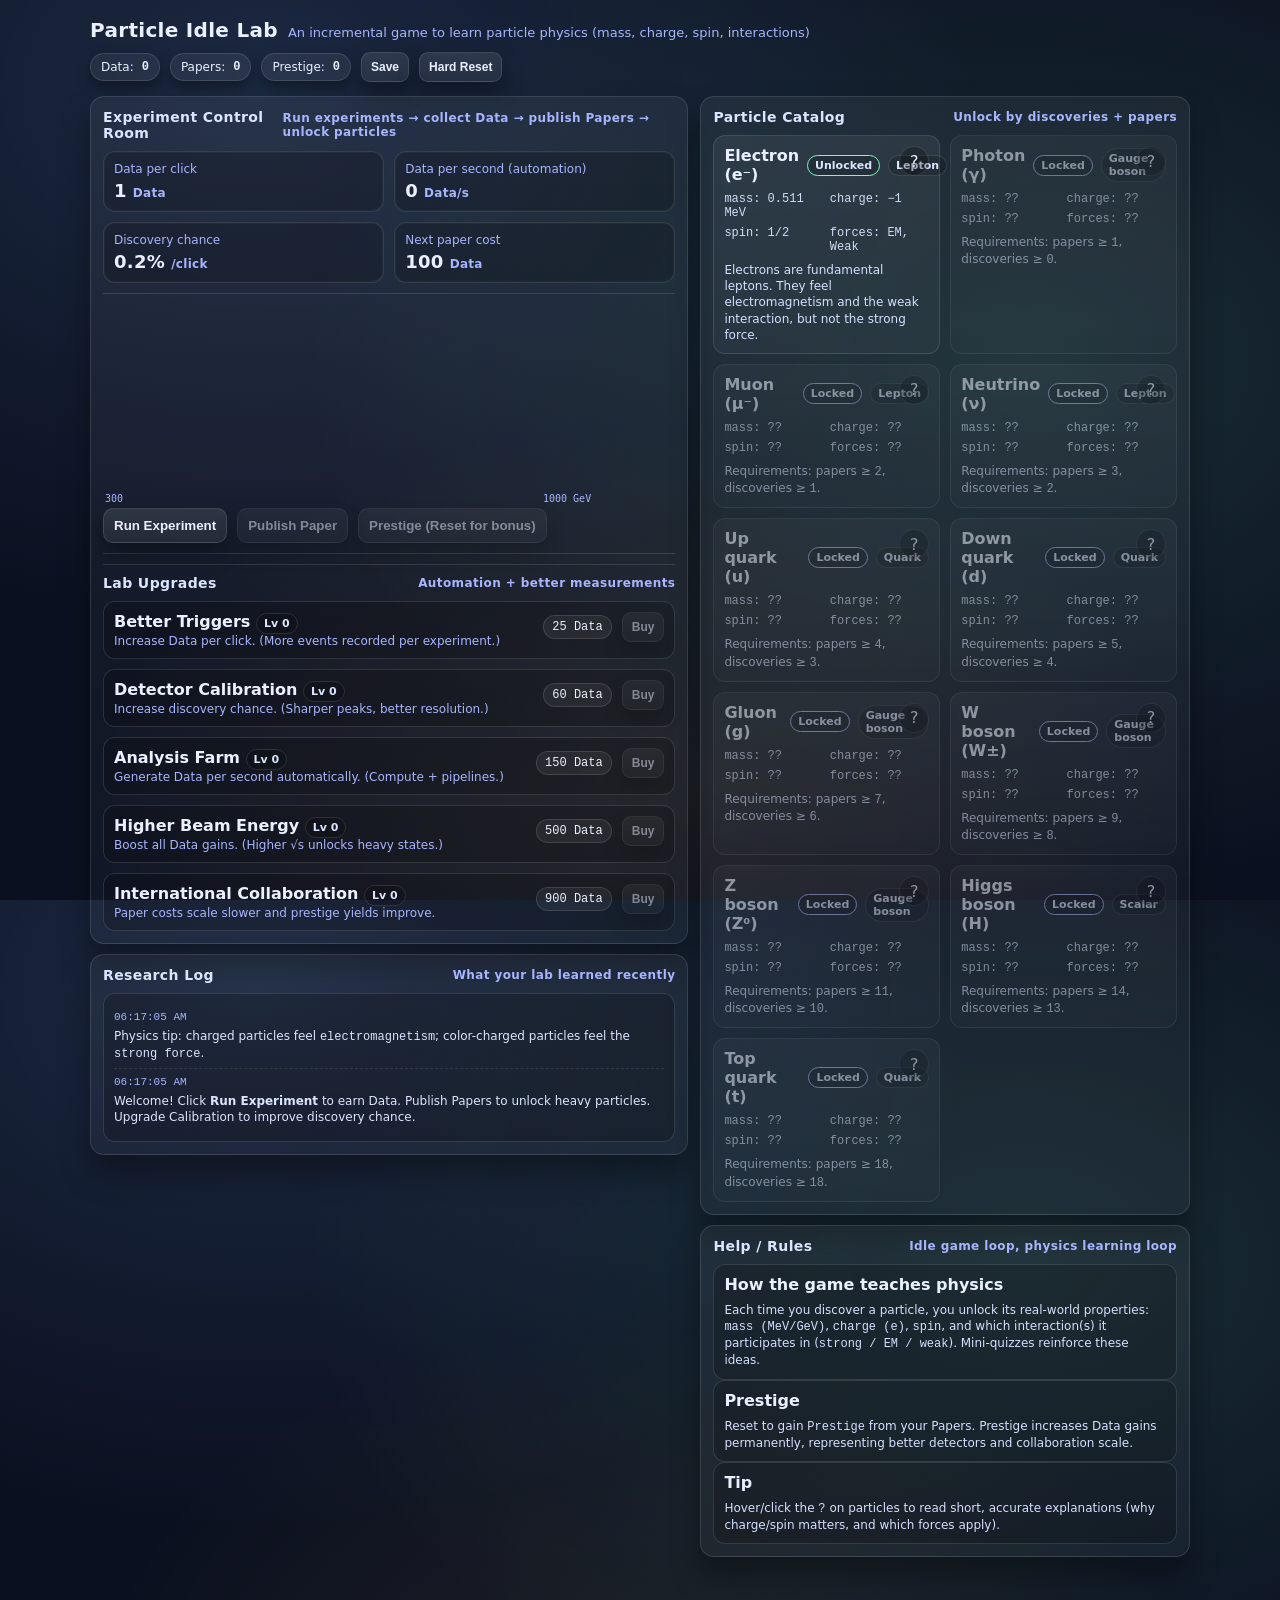
==== index.html @ 373e826a "Add files via upload replace my personal introduction with this emulator page" ====
<!doctype html>
<html lang="en">
<head>
  <meta charset="utf-8" />
  <meta name="viewport" content="width=device-width,initial-scale=1" />
  <title>Particle Idle Lab — Learn Particle Physics</title>
  <style>
    :root {
      --bg: #0b1020;
      --panel: #111a33;
      --panel2: #0f1730;
      --text: #eaf0ff;
      --muted: #a7b5ff;
      --accent: #7cf7c6;
      --accent2: #7cb7ff;
      --danger: #ff6b6b;
      --gold: #ffd36b;
      --border: rgba(255,255,255,.12);
      --shadow: rgba(0,0,0,.35);
      --mono: ui-monospace, SFMono-Regular, Menlo, Monaco, Consolas, "Liberation Mono", "Courier New", monospace;
      --sans: ui-sans-serif, system-ui, -apple-system, Segoe UI, Roboto, Helvetica, Arial, "Apple Color Emoji","Segoe UI Emoji";
    }
    html, body { height: 100%; }
    body {
      margin: 0;
      font-family: var(--sans);
      color: var(--text);
      background:
        radial-gradient(1200px 900px at 20% 10%, rgba(124,183,255,.15), transparent 60%),
        radial-gradient(1200px 900px at 80% 40%, rgba(124,247,198,.12), transparent 60%),
        radial-gradient(1000px 700px at 50% 90%, rgba(255,211,107,.08), transparent 55%),
        var(--bg);
      overflow-x: hidden;
    }
    a { color: var(--accent2); }
    .wrap { max-width: 1100px; margin: 0 auto; padding: 18px 14px 60px; }
    header {
      display: flex; flex-wrap: wrap;
      align-items: center; justify-content: space-between;
      gap: 10px; margin-bottom: 14px;
    }
    .title {
      display: flex; align-items: baseline; gap: 10px; flex-wrap: wrap;
    }
    h1 { margin: 0; font-size: 20px; letter-spacing: .3px; }
    .tagline { color: var(--muted); font-size: 13px; }
    .topbar {
      display: flex; gap: 10px; flex-wrap: wrap; align-items: center;
    }
    .pill {
      background: rgba(255,255,255,.06);
      border: 1px solid var(--border);
      border-radius: 999px;
      padding: 6px 10px;
      font-size: 12px;
      box-shadow: 0 6px 14px var(--shadow);
      display: inline-flex; gap: 8px; align-items: center;
      user-select: none;
    }
    .pill b { font-family: var(--mono); font-weight: 700; }
    .btn {
      border: 1px solid var(--border);
      background: linear-gradient(180deg, rgba(255,255,255,.10), rgba(255,255,255,.06));
      color: var(--text);
      border-radius: 10px;
      padding: 9px 10px;
      cursor: pointer;
      font-weight: 700;
      box-shadow: 0 10px 20px var(--shadow);
      transition: transform .05s ease, border-color .15s ease, background .15s ease;
      user-select: none;
    }
    .btn:hover { border-color: rgba(124,247,198,.5); }
    .btn:active { transform: translateY(1px); }
    .btn[disabled] { opacity: .5; cursor: not-allowed; }
    .btn.small { padding: 7px 9px; border-radius: 9px; font-size: 12px; }
    .btn.danger:hover { border-color: rgba(255,107,107,.6); }
    .grid {
      display: grid;
      grid-template-columns: 1.1fr .9fr;
      gap: 12px;
      align-items: start;
    }
    @media (max-width: 940px) { .grid { grid-template-columns: 1fr; } }

    .panel {
      background: linear-gradient(180deg, rgba(255,255,255,.05), rgba(255,255,255,.03));
      border: 1px solid var(--border);
      border-radius: 14px;
      padding: 12px;
      box-shadow: 0 18px 30px var(--shadow);
    }
    .panel h2 {
      margin: 0 0 10px;
      font-size: 14px;
      letter-spacing: .4px;
      color: #dbe5ff;
      display: flex; align-items: center; justify-content: space-between; gap: 8px;
    }
    .subtle { color: var(--muted); font-size: 12px; }
    .mono { font-family: var(--mono); }
    .row { display: flex; gap: 10px; flex-wrap: wrap; align-items: center; }
    .col { display: flex; flex-direction: column; gap: 10px; }
    .hr { height: 1px; background: var(--border); margin: 10px 0; }

    .big {
      display: grid;
      grid-template-columns: 1fr 1fr;
      gap: 10px;
    }
    @media (max-width: 520px) { .big { grid-template-columns: 1fr; } }
    .stat {
      background: rgba(0,0,0,.20);
      border: 1px solid var(--border);
      border-radius: 12px;
      padding: 10px 10px;
      box-shadow: inset 0 0 0 1px rgba(255,255,255,.03);
    }
    .stat .k { color: var(--muted); font-size: 12px; margin-bottom: 4px; }
    .stat .v { font-size: 18px; font-weight: 900; letter-spacing: .3px; }
    .stat .v .unit { font-weight: 700; font-size: 12px; color: var(--muted); margin-left: 6px; }

    .cards { display: grid; grid-template-columns: 1fr; gap: 10px; }
    .card {
      background: rgba(0,0,0,.18);
      border: 1px solid var(--border);
      border-radius: 12px;
      padding: 10px;
    }
    .cardhead {
      display: flex; align-items: start; justify-content: space-between; gap: 10px;
    }
    .cardtitle { font-weight: 900; }
    .cardmeta { color: var(--muted); font-size: 12px; margin-top: 3px; }
    .carddesc { color: #d5dfff; font-size: 12px; margin-top: 8px; line-height: 1.35; }
    .price {
      font-family: var(--mono);
      font-size: 12px;
      padding: 4px 8px;
      border-radius: 999px;
      border: 1px solid var(--border);
      background: rgba(255,255,255,.06);
      white-space: nowrap;
    }

    .particlegrid {
      display: grid;
      grid-template-columns: repeat(2, minmax(0, 1fr));
      gap: 10px;
    }
    @media (max-width: 560px) { .particlegrid { grid-template-columns: 1fr; } }

    .particle {
      border-radius: 12px;
      border: 1px solid var(--border);
      background: linear-gradient(180deg, rgba(255,255,255,.06), rgba(255,255,255,.03));
      padding: 10px;
      position: relative;
    }
    .particle.locked { opacity: .55; filter: grayscale(.25); }
    .particle .pname { font-weight: 900; display: flex; align-items: center; gap: 8px; }
    .badge {
      font-size: 11px;
      padding: 3px 7px;
      border-radius: 999px;
      border: 1px solid var(--border);
      background: rgba(0,0,0,.18);
      color: #dbe5ff;
    }
    .particle .props {
      margin-top: 8px;
      font-family: var(--mono);
      font-size: 12px;
      color: #dbe5ff;
      display: grid;
      grid-template-columns: 1fr 1fr;
      gap: 6px;
    }
    .particle .props div { opacity: .95; }
    .tooltip {
      position: absolute;
      right: 10px;
      top: 10px;
      width: 28px; height: 28px;
      border-radius: 999px;
      display: grid; place-items: center;
      border: 1px solid var(--border);
      background: rgba(0,0,0,.25);
      cursor: pointer;
      user-select: none;
    }
    .tooltip:hover { border-color: rgba(124,183,255,.6); }
    .modalbg {
      position: fixed; inset: 0;
      background: rgba(0,0,0,.55);
      display: none;
      align-items: center; justify-content: center;
      padding: 18px;
      z-index: 50;
    }
    .modal {
      max-width: 720px;
      width: 100%;
      border-radius: 14px;
      border: 1px solid var(--border);
      background: linear-gradient(180deg, rgba(17,26,51,.98), rgba(15,23,48,.98));
      box-shadow: 0 25px 60px rgba(0,0,0,.55);
      padding: 14px;
    }
    .modal h3 { margin: 0 0 8px; font-size: 15px; }
    .modal p { margin: 0 0 10px; color: #dbe5ff; line-height: 1.45; font-size: 13px; }
    .modal .close { float: right; }
    .toast {
      position: fixed;
      left: 50%;
      bottom: 18px;
      transform: translateX(-50%);
      background: rgba(0,0,0,.6);
      border: 1px solid var(--border);
      color: var(--text);
      padding: 8px 10px;
      border-radius: 999px;
      font-size: 12px;
      display: none;
      z-index: 60;
      max-width: 92vw;
      box-shadow: 0 10px 25px rgba(0,0,0,.35);
    }
    .log {
      max-height: 250px;
      overflow: auto;
      background: rgba(0,0,0,.20);
      border: 1px solid var(--border);
      border-radius: 12px;
      padding: 10px;
      font-size: 12px;
      line-height: 1.35;
      color: #dbe5ff;
    }
    .log .entry { padding: 6px 0; border-bottom: 1px dashed rgba(255,255,255,.10); }
    .log .entry:last-child { border-bottom: 0; }
    .log .t { color: var(--muted); font-family: var(--mono); font-size: 11px; }
    .log .m { margin-top: 3px; }
    .rightActions { display: flex; gap: 8px; flex-wrap: wrap; justify-content: flex-end; }

    .quiz {
      border: 1px solid rgba(255,211,107,.25);
      background: rgba(255,211,107,.08);
      border-radius: 12px;
      padding: 10px;
    }
    .quiz h4 { margin: 0 0 8px; font-size: 13px; }
    .quiz .q { color: #fff2d2; font-size: 13px; margin-bottom: 8px; }
    .quiz .answers { display: flex; gap: 8px; flex-wrap: wrap; }
    .quiz .answers .btn { border-color: rgba(255,211,107,.35); }
  </style>
</head>
<body>
  <div class="wrap">
    <header>
      <div class="title">
        <h1>Particle Idle Lab</h1>
        <div class="tagline">An incremental game to learn particle physics (mass, charge, spin, interactions)</div>
      </div>
      <div class="topbar">
        <div class="pill">Data: <b id="data">0</b></div>
        <div class="pill">Papers: <b id="papers">0</b></div>
        <div class="pill">Prestige: <b id="prestige">0</b></div>
        <button class="btn small" id="btnSave">Save</button>
        <button class="btn small danger" id="btnReset">Hard Reset</button>
      </div>
	  <div id="pageParticle" class="panel" style="display:none; margin-bottom:12px;">
	    <div class="row" style="justify-content:space-between; align-items:center;">
	  	<h2 style="margin:0;">Particle Details</h2>
	  	<button class="btn small" id="btnBack">← Return</button>
	    </div>
	    <div class="hr"></div>
	    <div id="particleDetail"></div>
	  </div>

    </header>

    <div class="grid">
      <!-- LEFT -->
      <div class="col">
        <div class="panel">
          <h2>
            Experiment Control Room
            <span class="subtle">Run experiments → collect Data → publish Papers → unlock particles</span>
          </h2>

          <div class="big">
            <div class="stat">
              <div class="k">Data per click</div>
              <div class="v"><span id="dpc">1</span><span class="unit">Data</span></div>
            </div>
            <div class="stat">
              <div class="k">Data per second (automation)</div>
              <div class="v"><span id="dps">0</span><span class="unit">Data/s</span></div>
            </div>
            <div class="stat">
              <div class="k">Discovery chance</div>
              <div class="v"><span id="discChance">0%</span><span class="unit">/click</span></div>
            </div>
            <div class="stat">
              <div class="k">Next paper cost</div>
              <div class="v"><span id="paperCost">100</span><span class="unit">Data</span></div>
            </div>
          </div>

          <div class="hr"></div>
		  <canvas id="mttCanvas" width="500" height="200"></canvas>

          <div class="row">
            <button class="btn" id="btnExperiment">Run Experiment</button>
            <button class="btn" id="btnPublish">Publish Paper</button>
            <button class="btn" id="btnPrestige">Prestige (Reset for bonus)</button>
          </div>

          <div class="hr"></div>

          <div id="quizBox" class="quiz" style="display:none;">
            <div class="rightActions">
              <button class="btn small" id="btnSkipQuiz">Skip</button>
            </div>
            <h4>Mini-Quiz (earn bonus Data)</h4>
            <div class="q" id="quizQ"></div>
            <div class="answers" id="quizA"></div>
            <div class="subtle" id="quizHint"></div>
          </div>

          <div class="hr"></div>

          <h2>
            Lab Upgrades
            <span class="subtle">Automation + better measurements</span>
          </h2>
          <div class="cards" id="upgradeList"></div>
        </div>

        <div class="panel">
          <h2>
            Research Log
            <span class="subtle">What your lab learned recently</span>
          </h2>
          <div class="log" id="log"></div>
        </div>
      </div>

      <!-- RIGHT -->
      <div class="col">
        <div class="panel">
          <h2>
            Particle Catalog
            <span class="subtle">Unlock by discoveries + papers</span>
          </h2>
          <div class="particlegrid" id="particleGrid"></div>
        </div>

        <div class="panel">
          <h2>
            Help / Rules
            <span class="subtle">Idle game loop, physics learning loop</span>
          </h2>
          <div class="card">
            <div class="cardtitle">How the game teaches physics</div>
            <div class="carddesc">
              Each time you discover a particle, you unlock its real-world properties:
              <span class="mono">mass (MeV/GeV)</span>, <span class="mono">charge (e)</span>, <span class="mono">spin</span>, and which interaction(s) it participates in
              (<span class="mono">strong / EM / weak</span>). Mini-quizzes reinforce these ideas.
            </div>
          </div>
          <div class="card">
            <div class="cardtitle">Prestige</div>
            <div class="carddesc">
              Reset to gain <span class="mono">Prestige</span> from your Papers.
              Prestige increases Data gains permanently, representing better detectors and collaboration scale.
            </div>
          </div>
          <div class="card">
            <div class="cardtitle">Tip</div>
            <div class="carddesc">
              Hover/click the <span class="mono">?</span> on particles to read short, accurate explanations (why charge/spin matters, and which forces apply).
            </div>
          </div>
        </div>
      </div>
    </div>
  </div>

  <!-- MODAL -->
  <div class="modalbg" id="modalBg" role="dialog" aria-modal="true" aria-label="Info dialog">
    <div class="modal">
      <button class="btn small close" id="modalClose">Close</button>
      <h3 id="modalTitle"></h3>
      <div id="modalBody"></div>
      <div class="subtle mono" id="modalFoot"></div>
    </div>
  </div>

  <div class="toast" id="toast"></div>

<script>
(() => {
  // ------------------------------
  // Utilities
  // ------------------------------
  const $ = (id) => document.getElementById(id);
  const clamp = (x, a, b) => Math.max(a, Math.min(b, x));
  const fmt = (n) => {
    if (!isFinite(n)) return "∞";
    const abs = Math.abs(n);
    if (abs < 1e3) return Math.floor(n).toString();
    const units = ["K","M","B","T","Qa","Qi"];
    let u = -1, v = n;
    while (Math.abs(v) >= 1000 && u < units.length - 1) { v /= 1000; u++; }
    return (v.toFixed(v >= 100 ? 0 : v >= 10 ? 1 : 2)) + units[u];
  };
  const now = () => Date.now();
  const rnd = (a,b) => Math.random()*(b-a)+a;
  const pick = (arr) => arr[Math.floor(Math.random()*arr.length)];

  // ------------------------------
  // m_ttbar histogram (global state)
  // ------------------------------
  
  const mttBins = Array(40).fill(0);
  
  function sampleMttbar() {
    // crude physical shape: broad + peak
    let m = 350 + rnd(-100, 400);
    if (Math.random() < 0.2) m += rnd(100, 200);
    return clamp(m, 300, 1000);
  }
  
  function fillMtt() {
    const m = sampleMttbar();
    const bin = Math.floor((m - 300) / 700 * mttBins.length);
    if (mttBins[bin] !== undefined) mttBins[bin]++;
  }
  
  function drawMtt() {
    const c = $("mttCanvas");
    if (!c) return; // safety guard
    const ctx = c.getContext("2d");
    ctx.clearRect(0, 0, c.width, c.height);
  
    const max = Math.max(...mttBins, 1);
    mttBins.forEach((v, i) => {
      const h = (v / max) * c.height;
      ctx.fillStyle = "#7cb7ff";
      ctx.fillRect(
        i * (c.width / mttBins.length),
        c.height - h,
        (c.width / mttBins.length) - 1,
        h
      );
    });
  
    ctx.fillStyle = "#a7b5ff";
	ctx.font = "10px monospace";
	ctx.fillText("300", 2, c.height - 2);
	ctx.fillText("1000 GeV", c.width - 60, c.height - 2);
    
  }

  const JOURNALS = [
    "Physical Review Letters",
    "Physical Review D",
    "Journal of High Energy Physics",
    "European Physical Journal C",
    "Physics Letters B"
  ];
  
  const RARE_EVENTS = [
    {
  	key: "mttbar_excess",
  	title: "Excess observed in mₜₜ̄ spectrum",
  	prob: 0.002,
  	effect: () => {
  	  S.discoveries += 3;
  	  S.data += 500;
  	}
    },
    {
  	key: "precision_top_mass",
  	title: "High-precision top-quark mass measurement",
  	prob: 0.0015,
  	effect: () => {
  	  S.papers += 1;
  	}
    }
  ];

  // ------------------------------
  // Game content: Particles
  // PDG-style summaries (2025, educational precision)
  // ------------------------------
  const PARTICLES = [
    {
      key: "electron", name: "Electron (e⁻)", family: "Lepton",
      unlock: { papers: 0, discoveries: 0 },
  
      props: { mass: "0.511 MeV", charge: "−1", spin: "1/2", forces: "EM, Weak" },
  
      pdg: {
        mass: "0.51099895 ± 0.00000015 MeV",
        width: "stable",
        lifetime: "stable",
        charge: "−1",
        spin: "1/2",
        interactions: "Electromagnetic, Weak",
        pdgRef: "PDG 2025 Summary Tables"
      },
  
      blurb: "Electrons are fundamental leptons. They feel electromagnetism and the weak interaction, but not the strong force.",
      learn: "Leptons carry no color charge → no strong interaction."
    },
  
    {
      key: "photon", name: "Photon (γ)", family: "Gauge boson",
      unlock: { papers: 1, discoveries: 0 },
  
      props: { mass: "0", charge: "0", spin: "1", forces: "EM mediator" },
  
      pdg: {
        mass: "0",
        width: "stable",
        lifetime: "stable",
        charge: "0",
        spin: "1",
        interactions: "Electromagnetic (force carrier)",
        pdgRef: "PDG 2025 Summary Tables"
      },
  
      blurb: "Photons are quanta of the electromagnetic field and mediate interactions between charged particles.",
      learn: "Massless gauge bosons generate long-range forces."
    },
  
    {
      key: "muon", name: "Muon (μ⁻)", family: "Lepton",
      unlock: { papers: 2, discoveries: 1 },
  
      props: { mass: "105.7 MeV", charge: "−1", spin: "1/2", forces: "EM, Weak" },
  
      pdg: {
        mass: "105.6583755 ± 0.0000023 MeV",
        width: "≈ 3×10⁻¹⁹ GeV",
        lifetime: "2.1969811 μs",
        charge: "−1",
        spin: "1/2",
        interactions: "Electromagnetic, Weak",
        pdgRef: "PDG 2025 Summary Tables"
      },
  
      blurb: "Muons are heavier cousins of electrons, produced in cosmic rays and collider interactions.",
      learn: "Same quantum numbers → same interactions, but heavier mass changes decay behavior."
    },
  
    {
      key: "neutrino", name: "Neutrino (ν)", family: "Lepton",
      unlock: { papers: 3, discoveries: 2 },
  
      props: { mass: "≪ 1 eV", charge: "0", spin: "1/2", forces: "Weak" },
  
      pdg: {
        mass: "< 1 eV (upper limits)",
        width: "≈ 0",
        lifetime: "≫ age of universe",
        charge: "0",
        spin: "1/2",
        interactions: "Weak",
        pdgRef: "PDG 2025 Summary Tables"
      },
  
      blurb: "Neutrinos interact only via the weak force, making them extremely difficult to detect.",
      learn: "Neutral + colorless → only weak interaction remains."
    },
  
    {
      key: "up", name: "Up quark (u)", family: "Quark",
      unlock: { papers: 4, discoveries: 3 },
  
      props: { mass: "~2.2 MeV", charge: "+2/3", spin: "1/2", forces: "Strong, EM, Weak" },
  
      pdg: {
        mass: "2.16 ± 0.49 MeV",
        width: "confined",
        lifetime: "confined",
        charge: "+2/3",
        spin: "1/2",
        interactions: "Strong, Electromagnetic, Weak",
        pdgRef: "PDG 2025 Summary Tables"
      },
  
      blurb: "Up quarks are constituents of protons and neutrons and carry color charge.",
      learn: "Color charge → confinement inside hadrons."
    },
  
    {
      key: "down", name: "Down quark (d)", family: "Quark",
      unlock: { papers: 5, discoveries: 4 },
  
      props: { mass: "~4.7 MeV", charge: "−1/3", spin: "1/2", forces: "Strong, EM, Weak" },
  
      pdg: {
        mass: "4.67 ± 0.48 MeV",
        width: "confined",
        lifetime: "confined",
        charge: "−1/3",
        spin: "1/2",
        interactions: "Strong, Electromagnetic, Weak",
        pdgRef: "PDG 2025 Summary Tables"
      },
  
      blurb: "Down quarks partner with up quarks to form nucleons.",
      learn: "Quarks are never observed free at low energies."
    },
  
    {
      key: "gluon", name: "Gluon (g)", family: "Gauge boson",
      unlock: { papers: 7, discoveries: 6 },
  
      props: { mass: "0", charge: "0", spin: "1", forces: "Strong mediator" },
  
      pdg: {
        mass: "0",
        width: "confined",
        lifetime: "confined",
        charge: "0",
        spin: "1",
        interactions: "Strong (self-interacting)",
        pdgRef: "PDG 2025 Summary Tables"
      },
  
      blurb: "Gluons mediate the strong force and carry color charge themselves.",
      learn: "Non-Abelian gauge theory → self-interactions."
    },
  
    {
      key: "w", name: "W boson (W±)", family: "Gauge boson",
      unlock: { papers: 9, discoveries: 8 },
  
      props: { mass: "80.4 GeV", charge: "±1", spin: "1", forces: "Weak mediator" },
  
      pdg: {
        mass: "80.377 ± 0.012 GeV",
        width: "2.085 GeV",
        lifetime: "≈ 3×10⁻²⁵ s",
        charge: "±1",
        spin: "1",
        interactions: "Weak (charged current)",
        pdgRef: "PDG 2025 Summary Tables"
      },
  
      blurb: "W bosons mediate charged weak interactions such as beta decay.",
      learn: "Massive mediators → short-range forces."
    },
  
    {
      key: "z", name: "Z boson (Z⁰)", family: "Gauge boson",
      unlock: { papers: 11, discoveries: 10 },
  
      props: { mass: "91.2 GeV", charge: "0", spin: "1", forces: "Weak mediator" },
  
      pdg: {
        mass: "91.1876 ± 0.0021 GeV",
        width: "2.4952 GeV",
        lifetime: "≈ 3×10⁻²⁵ s",
        charge: "0",
        spin: "1",
        interactions: "Weak (neutral current)",
        pdgRef: "PDG 2025 Summary Tables"
      },
  
      blurb: "Z bosons mediate neutral weak interactions and were discovered via resonance peaks.",
      learn: "Precision measurements test the Standard Model."
    },
  
    {
      key: "higgs", name: "Higgs boson (H)", family: "Scalar",
      unlock: { papers: 14, discoveries: 13 },
  
      props: { mass: "125.25 GeV", charge: "0", spin: "0", forces: "Mass coupling" },
  
      pdg: {
        mass: "125.25 ± 0.17 GeV",
        width: "≈ 4.1 MeV",
        lifetime: "≈ 1.6×10⁻²² s",
        charge: "0",
        spin: "0",
        interactions: "Yukawa / Electroweak symmetry breaking",
        pdgRef: "PDG 2025 Summary Tables"
      },
  
      blurb: "The Higgs boson is an excitation of the Higgs field responsible for mass generation.",
      learn: "Scalar field → spontaneous symmetry breaking."
    },
  
    {
      key: "top", name: "Top quark (t)", family: "Quark",
      unlock: { papers: 18, discoveries: 18 },
  
      props: { mass: "172.7 GeV", charge: "+2/3", spin: "1/2", forces: "Strong, EM, Weak" },
  
      pdg: {
        mass: "172.76 ± 0.30 GeV",
        width: "1.41 GeV",
        lifetime: "≈ 5×10⁻²⁵ s",
        charge: "+2/3",
        spin: "1/2",
        interactions: "Strong, Electromagnetic, Weak",
        pdgRef: "PDG 2025 Summary Tables"
      },
  
      blurb: "The top quark is the heaviest known quark and decays before hadronizing.",
      learn: "Short lifetime preserves spin information."
    }
  ];


  // ------------------------------
  // Upgrades
  // ------------------------------
  const UPGRADES = [
    {
      key:"better_triggers",
      name:"Better Triggers",
      desc:"Increase Data per click. (More events recorded per experiment.)",
      baseCost: 25,
      growth: 1.18,
      type:"dpc",
      effectPerLevel: 1,
      max: 200
    },
    {
      key:"detector_calibration",
      name:"Detector Calibration",
      desc:"Increase discovery chance. (Sharper peaks, better resolution.)",
      baseCost: 60,
      growth: 1.22,
      type:"disc",
      effectPerLevel: 0.004, // +0.4% per level
      max: 100
    },
    {
      key:"analysis_farm",
      name:"Analysis Farm",
      desc:"Generate Data per second automatically. (Compute + pipelines.)",
      baseCost: 150,
      growth: 1.25,
      type:"dps",
      effectPerLevel: 1.0, // +1 Data/s per level
      max: 200
    },
    {
      key:"accelerator_energy",
      name:"Higher Beam Energy",
      desc:"Boost all Data gains. (Higher √s unlocks heavy states.)",
      baseCost: 500,
      growth: 1.35,
      type:"mult",
      effectPerLevel: 0.08, // +8% multiplier per level
      max: 60
    },
    {
      key:"collaboration",
      name:"International Collaboration",
      desc:"Paper costs scale slower and prestige yields improve.",
      baseCost: 900,
      growth: 1.33,
      type:"collab",
      effectPerLevel: 0.03,
      max: 80
    },
  ];

  // ------------------------------
  // Quiz bank
  // ------------------------------
  const QUIZZES = [
    {
      q:"Which interaction does a neutrino primarily experience?",
      a:["Strong","Electromagnetic","Weak","None"],
      correct:2,
      hint:"Neutrinos are neutral and colorless."
    },
    {
      q:"Which particle carries color charge and feels the strong force?",
      a:["Electron","Up quark","Photon","Neutrino"],
      correct:1,
      hint:"Quarks have color charge."
    },
    {
      q:"What is the spin of the photon?",
      a:["0","1/2","1","2"],
      correct:2,
      hint:"It’s a gauge boson of electromagnetism."
    },
    {
      q:"Which boson mediates the strong interaction?",
      a:["Gluon","Z boson","Photon","Higgs"],
      correct:0,
      hint:"It binds quarks inside hadrons."
    },
    {
      q:"Why is the weak force short-range compared to electromagnetism?",
      a:["It has fewer particles","Its bosons are massive","It is weaker","It violates parity"],
      correct:1,
      hint:"Range ~ 1/mass of mediator (roughly)."
    }
  ];

  // ------------------------------
  // Game state
  // ------------------------------
  const DEFAULT = () => ({
    data: 0,
    papers: 0,
    prestige: 0,
    discoveries: 0,
    unlocked: { electron: true }, // start with electron visible/unlocked
    upgrades: Object.fromEntries(UPGRADES.map(u => [u.key, 0])),
    lastTick: now(),
    log: [],
    quiz: null,     // active quiz object
    quizCooldown: 0,  // clicks until next quiz can appear
	notes: []
  });

  let S = load() ?? DEFAULT();
  if (S.notes?.length) {
    for (const n of S.notes) {
      pushLog(`📄 ${n.title} (${n.journal})`);
    }
  }

  // ------------------------------
  // Derived stats
  // ------------------------------
  function multFromPrestige() {
    // Each prestige adds +5% baseline
    return 1 + 0.05 * S.prestige;
  }
  function level(k) { return S.upgrades[k] || 0; }

  function globalMult() {
    const beam = 1 + 0.08 * level("accelerator_energy");
    return multFromPrestige() * beam;
  }

  function dataPerClick() {
    const base = 1 + level("better_triggers") * 1;
    return base * globalMult();
  }

  function dataPerSecond() {
    const farm = level("analysis_farm") * 1.0;
    return farm * globalMult();
  }

  function discoveryChancePerClick() {
    // base 0.2% + calibration improvements + papers synergy
    const base = 0.002;
    const cal = level("detector_calibration") * 0.004;
    const paperBoost = Math.min(0.0015 * Math.sqrt(S.papers), 0.02); // up to +2%
    return clamp(base + cal + paperBoost, 0, 0.20); // cap at 20%/click
  }

  function paperCost() {
    // Base grows with papers; collaboration reduces growth slightly
    const c = level("collaboration") * 0.03; // up to 2.4 at lvl 80 but we'll clamp effect
    const slow = clamp(1 - 0.25 * c, 0.55, 1.0); // reduce scaling up to 45%
    const base = 100;
    const growth = 1.35 * slow;
    return Math.floor(base * Math.pow(growth, S.papers));
  }

  function prestigeGainIfReset() {
    // Gain ~ sqrt(papers) * (1 + collaboration effect)
    const c = 1 + 0.03 * level("collaboration");
    const g = Math.floor(Math.sqrt(S.papers) * c);
    return Math.max(0, g);
  }
  
  function triggerRareEvent(evt) {
    const journal = pick(JOURNALS);
    evt.effect();
  
    const note = {
      time: new Date().toISOString(),
      title: evt.title,
      journal,
      text: ""
    };
  
    S.notes.push(note);
  
    showModal(
      "Rare Event!",
      `${evt.title}\n\nPaper submitted to: ${journal}\n\nWrite your analysis note below.`,
      ""
    );
  
    const textarea = document.createElement("textarea");
    textarea.style.width = "100%";
    textarea.style.height = "120px";
    textarea.placeholder = "Describe the observation, uncertainties, interpretation…";
  
    $("modalBody").appendChild(textarea);
  
    const saveBtn = document.createElement("button");
    saveBtn.className = "btn small";
    saveBtn.textContent = "Save Note";
    saveBtn.onclick = () => {
      note.text = textarea.value;
      hideModal();
      pushLog(`📄 ${evt.title} (${journal})`);
      save();
    };
  
    $("modalBody").appendChild(saveBtn);
  }
  

  // ------------------------------
  // UI builders
  // ------------------------------
  function renderUpgrades() {
    const box = $("upgradeList");
    box.innerHTML = "";
    for (const u of UPGRADES) {
      const lvl = level(u.key);
      const cost = Math.floor(u.baseCost * Math.pow(u.growth, lvl));
      const can = S.data >= cost && lvl < u.max;

      const el = document.createElement("div");
      el.className = "card";
      el.innerHTML = `
        <div class="cardhead">
          <div>
            <div class="cardtitle">${u.name} <span class="badge">Lv ${lvl}</span></div>
            <div class="cardmeta">${u.desc}</div>
          </div>
          <div class="row" style="justify-content:flex-end;">
            <div class="price">${fmt(cost)} Data</div>
            <button class="btn small" ${can ? "" : "disabled"}>${lvl>=u.max ? "Maxed" : "Buy"}</button>
          </div>
        </div>
      `;
      const btn = el.querySelector("button");
      btn.addEventListener("click", () => {
        buyUpgrade(u.key);
      });
      box.appendChild(el);
    }
  }

  function renderParticles() {
    const grid = $("particleGrid");
    grid.innerHTML = "";
    for (const p of PARTICLES) {
      const unlocked = !!S.unlocked[p.key];
      const meets = (S.papers >= p.unlock.papers) && (S.discoveries >= p.unlock.discoveries);

      const el = document.createElement("div");
      el.className = "particle" + (unlocked ? "" : " locked");

      const status = unlocked ? "Unlocked" : (meets ? "Ready to discover" : "Locked");
      const badgeColor = unlocked ? "var(--accent)" : (meets ? "var(--gold)" : "var(--muted)");

      el.innerHTML = `
        <div class="tooltip" title="More info">?</div>
        <div class="pname">
          ${p.name}
          <span class="badge" style="border-color:${badgeColor};">${status}</span>
          <span class="badge">${p.family}</span>
        </div>
        <div class="props">
          <div>mass: ${unlocked ? p.props.mass : "??"}</div>
          <div>charge: ${unlocked ? p.props.charge : "??"}</div>
          <div>spin: ${unlocked ? p.props.spin : "??"}</div>
          <div>forces: ${unlocked ? p.props.forces : "??"}</div>
        </div>
        <div class="carddesc" style="margin-top:8px;">
          ${unlocked ? p.blurb : `Requirements: papers ≥ <span class="mono">${p.unlock.papers}</span>,
          discoveries ≥ <span class="mono">${p.unlock.discoveries}</span>.`}
        </div>
      `;

	  if (unlocked) {
	    el.style.cursor = "pointer";
	    el.addEventListener("click", (e) => {
	  	// don't hijack clicks on the tooltip "?"
	  	if (e.target && e.target.classList.contains("tooltip")) return;
			showParticlePage(p);
	    });
	  }

      el.querySelector(".tooltip").addEventListener("click", () => {
        showModal(
          p.name,
          unlocked
            ? `${p.blurb}\n\nWhat to learn: ${p.learn}`
            : `This entry is locked.\n\nTo unlock: papers ≥ ${p.unlock.papers}, discoveries ≥ ${p.unlock.discoveries}.\n\nTip: improve discovery chance with Detector Calibration. Publish Papers to unlock heavier particles.`,
          unlocked ? `Properties: mass=${p.props.mass}, charge=${p.props.charge}, spin=${p.props.spin}, forces=${p.props.forces}` : ""
        );
      });

      grid.appendChild(el);
    }
  }

  function showParticlePage(p) {
    // hide main grid, show particle page
    $("pageParticle").style.display = "block";
    document.querySelector(".grid").style.display = "none";
  
    const box = $("particleDetail");
    box.innerHTML = `
      <div class="card">
        <div class="cardtitle">${p.name}</div>
        <div class="cardmeta">${p.family}</div>
        <div class="hr"></div>
  
        <div class="carddesc"><b>Blurb:</b> ${p.blurb}</div>
        <div class="carddesc"><b>What to learn:</b> ${p.learn}</div>
  
        <div class="hr"></div>
  
        <div class="cardtitle">PDG-style properties (PDG 2025)</div>
        <div class="carddesc mono" style="line-height:1.6;">
          mass: ${p.pdg?.mass ?? "N/A"}<br/>
          width: ${p.pdg?.width ?? "N/A"}<br/>
          lifetime: ${p.pdg?.lifetime ?? "N/A"}<br/>
          charge: ${p.pdg?.charge ?? "N/A"}<br/>
          spin: ${p.pdg?.spin ?? "N/A"}<br/>
          interactions: ${p.pdg?.interactions ?? "N/A"}<br/>
          reference: ${p.pdg?.pdgRef ?? "N/A"}<br/>
        </div>
      </div>
    `;
  
    // update hash for simple navigation
    location.hash = `particle=${encodeURIComponent(p.key)}`;
  }
  
  function backToIndex() {
    $("pageParticle").style.display = "none";
    document.querySelector(".grid").style.display = "";
    $("particleDetail").innerHTML = "";
    location.hash = "";
  }
  
  $("btnBack").addEventListener("click", backToIndex);
  
  // If user refreshes on a particle hash
  window.addEventListener("hashchange", () => {
    const m = location.hash.match(/^#particle=(.*)$/);
    if (!m) return backToIndex();
    const key = decodeURIComponent(m[1]);
    const p = PARTICLES.find(x => x.key === key);
    if (!p) return backToIndex();
	if (!S.unlocked?.[p.key]) {
	  toast("Particle not unlocked yet");
	  return backToIndex();
	}
	showParticlePage(p);

  });

  function renderStats() {
    $("data").textContent = fmt(S.data);
    $("papers").textContent = fmt(S.papers);
    $("prestige").textContent = fmt(S.prestige);

    $("dpc").textContent = fmt(dataPerClick());
    $("dps").textContent = fmt(dataPerSecond());
    $("discChance").textContent = (discoveryChancePerClick() * 100).toFixed(1) + "%";
    $("paperCost").textContent = fmt(paperCost());

    // Buttons
    $("btnPublish").disabled = S.data < paperCost();
    const pg = prestigeGainIfReset();
    $("btnPrestige").disabled = pg <= 0 || S.papers < 5;
    $("btnPrestige").textContent = pg > 0 ? `Prestige (gain +${pg})` : "Prestige (Reset for bonus)";
  }

  function pushLog(msg) {
    const t = new Date().toLocaleTimeString([], {hour:"2-digit", minute:"2-digit", second:"2-digit"});
    S.log.unshift({t, msg});
    if (S.log.length > 80) S.log.length = 80;
    renderLog();
  }

  function renderLog() {
    const box = $("log");
    box.innerHTML = S.log.map(e => `
      <div class="entry"><div class="t">${e.t}</div><div class="m">${e.msg}</div></div>
    `).join("");
  }

  function toast(msg) {
    const el = $("toast");
    el.textContent = msg;
    el.style.display = "block";
    clearTimeout(toast._t);
    toast._t = setTimeout(() => { el.style.display = "none"; }, 1700);
  }

  // ------------------------------
  // Modal
  // ------------------------------
  function showModal(title, body, foot="") {
    $("modalTitle").textContent = title;
    const mb = $("modalBody");
    mb.innerHTML = "";
    const pre = document.createElement("pre");
    pre.style.whiteSpace = "pre-wrap";
    pre.style.margin = "0 0 10px";
    pre.style.color = "#dbe5ff";
    pre.textContent = body;
    mb.appendChild(pre);
  
    $("modalFoot").textContent = foot;
    $("modalBg").style.display = "flex";
  }

  function hideModal() { $("modalBg").style.display = "none"; }

  $("modalClose").addEventListener("click", hideModal);
  $("modalBg").addEventListener("click", (e) => { if (e.target === $("modalBg")) hideModal(); });

  // ------------------------------
  // Core actions
  // ------------------------------
  function tick(dtSec) {
    // passive Data
    const add = dataPerSecond() * dtSec;
    if (add > 0) S.data += add;
  }

  function runExperiment() {
    const gain = dataPerClick();
    S.data += gain;

	fillMtt();
	drawMtt();

    // quiz spawn logic
    if (!S.quiz && S.quizCooldown <= 0) {
      // chance grows slowly with papers
      const qChance = clamp(0.03 + 0.002 * Math.sqrt(S.papers), 0.03, 0.12);
      if (Math.random() < qChance) {
        spawnQuiz();
      } else {
        S.quizCooldown = 8; // avoid checking every click
      }
    } else if (S.quizCooldown > 0) {
      S.quizCooldown--;
    }

    // discovery attempt
    const pDisc = discoveryChancePerClick();
    if (Math.random() < pDisc) {
      discoverSomething();
    }
	
	const roll = Math.random();
	let acc = 0;
	for (const evt of RARE_EVENTS) {
		acc += evt.prob;
		if (roll < acc) {
			triggerRareEvent(evt);
			break;
		}
	}

    renderStats();
    renderUpgrades();
  }

  function discoverSomething() {
    // find discoverable particles not yet unlocked, whose reqs are met
    const candidates = PARTICLES.filter(p =>
      !S.unlocked[p.key] &&
      (S.papers >= p.unlock.papers) &&
      (S.discoveries >= p.unlock.discoveries)
    );

    // if none, still award "measurement insight"
    if (candidates.length === 0) {
      S.discoveries += 1;
      const bonus = 10 * globalMult();
      S.data += bonus;
      pushLog(`You improved your measurements (+${fmt(bonus)} Data) and gained a discovery insight. Total discoveries: <span class="mono">${S.discoveries}</span>.`);
      toast("Measurement improved!");
      renderParticles();
      return;
    }

    // weighted: prefer lighter first
    const p = candidates[0];
    S.unlocked[p.key] = true;
    S.discoveries += 1;

    pushLog(`Discovery! You unlocked <b>${p.name}</b>. Learn: <span class="mono">${p.props.charge}</span> charge, spin <span class="mono">${p.props.spin}</span>, forces: <span class="mono">${p.props.forces}</span>.`);
    toast(`Unlocked: ${p.name}`);
    renderParticles();
  }

  function publishPaper() {
    const cost = paperCost();
    if (S.data < cost) return;
    S.data -= cost;
    S.papers += 1;

    // publishing gives a little “institutional” bonus
    const bonus = Math.floor((15 + 2*S.papers) * globalMult());
    S.data += bonus;

    pushLog(`Paper published! (+1 Paper). Peer recognition awarded +${fmt(bonus)} Data.`);
    toast("Paper published");
    renderStats();
    renderParticles();
    renderUpgrades();
  }

  function buyUpgrade(key) {
    const u = UPGRADES.find(x => x.key === key);
    if (!u) return;
    const lvl = level(key);
    if (lvl >= u.max) return;
    const cost = Math.floor(u.baseCost * Math.pow(u.growth, lvl));
    if (S.data < cost) return;

    S.data -= cost;
    S.upgrades[key] = lvl + 1;

    // some upgrades influence “meta”
    if (key === "collaboration") {
      pushLog(`You built a stronger collaboration network. Future papers become more efficient and prestige yields improve.`);
    } else {
      pushLog(`Upgrade purchased: <b>${u.name}</b> → level ${lvl+1}.`);
    }
    toast(`Bought: ${u.name}`);
    renderStats();
    renderUpgrades();
  }

  function prestigeReset() {
    const gain = prestigeGainIfReset();
    if (gain <= 0 || S.papers < 5) return;

    const keep = {
      prestige: S.prestige + gain
    };
    const oldPrestige = keep.prestige;

    S = DEFAULT();
    S.prestige = oldPrestige;
	mttBins.fill(0);
	drawMtt();

    pushLog(`Prestige achieved! You reset your lab but gained +${gain} Prestige. All Data gains are permanently boosted.`);
    toast(`Prestige +${gain}`);
    renderAll();
    save();
  }

  // ------------------------------
  // Quiz
  // ------------------------------
  function spawnQuiz() {
    const q = pick(QUIZZES);
    // clone + add payout
    const payout = Math.floor((60 + 12*Math.sqrt(S.papers)) * globalMult());
    S.quiz = { ...q, payout };
    renderQuiz();
    pushLog(`A collaborator asks a quick theory question. Answer it for bonus Data.`);
  }

  function renderQuiz() {
    const qb = $("quizBox");
    if (!S.quiz) { qb.style.display = "none"; return; }
    qb.style.display = "block";
    $("quizQ").textContent = S.quiz.q;
    $("quizHint").textContent = "Hint: " + S.quiz.hint + `  • Reward: +${fmt(S.quiz.payout)} Data`;
    const aBox = $("quizA");
    aBox.innerHTML = "";
    S.quiz.a.forEach((ans, idx) => {
      const b = document.createElement("button");
      b.className = "btn small";
      b.textContent = ans;
      b.addEventListener("click", () => answerQuiz(idx));
      aBox.appendChild(b);
    });
  }

  function answerQuiz(choiceIdx) {
    if (!S.quiz) return;
    const correct = (choiceIdx === S.quiz.correct);
    if (correct) {
      S.data += S.quiz.payout;
      pushLog(`Quiz correct ✅ You earned +${fmt(S.quiz.payout)} Data.`);
      toast("Correct! Bonus Data");
    } else {
      const consolation = Math.floor(S.quiz.payout * 0.15);
      S.data += consolation;
      pushLog(`Quiz incorrect ❌ You still gained +${fmt(consolation)} Data for trying. Correct answer: <span class="mono">${S.quiz.a[S.quiz.correct]}</span>.`);
      toast("Not quite — keep going");
    }
    S.quiz = null;
    S.quizCooldown = 15;
    renderQuiz();
    renderStats();
    renderUpgrades();
  }

  $("btnSkipQuiz").addEventListener("click", () => {
    if (!S.quiz) return;
    pushLog(`You skipped the quiz. (No bonus.)`);
    S.quiz = null;
    S.quizCooldown = 20;
    renderQuiz();
  });

  // ------------------------------
  // Save/load
  // ------------------------------
  function save() {
    S.lastTick = now();
    localStorage.setItem("particle_idle_save_v1", JSON.stringify(S));
    toast("Saved");
  }
  function load() {
    try {
      const raw = localStorage.getItem("particle_idle_save_v1");
      if (!raw) return null;
      const obj = JSON.parse(raw);
      return obj;
    } catch { return null; }
  }

  function hardReset() {
    if (!confirm("Hard reset will erase your save. Continue?")) return;
    localStorage.removeItem("particle_idle_save_v1");
    S = DEFAULT();
    renderAll();
    toast("Reset complete");
  }

  // ------------------------------
  // Wiring
  // ------------------------------
  $("btnExperiment").addEventListener("click", runExperiment);
  $("btnPublish").addEventListener("click", publishPaper);
  $("btnPrestige").addEventListener("click", prestigeReset);
  $("btnSave").addEventListener("click", save);
  $("btnReset").addEventListener("click", hardReset);

  // ------------------------------
  // Main loop
  // ------------------------------
  function simulateOffline() {
    // Give a small offline catch-up, capped
    const t = now();
    const last = S.lastTick || t;
    const dt = clamp((t - last) / 1000, 0, 6*60*60); // cap 6 hours
    if (dt > 1) {
      const earned = dataPerSecond() * dt;
      if (earned > 0) {
        S.data += earned;
        pushLog(`Offline progress: +${fmt(earned)} Data collected while you were away (${Math.floor(dt)}s).`);
      }
    }
    S.lastTick = t;
  }

  let last = now();
  function loop() {
    const t = now();
    const dt = (t - last) / 1000;
    last = t;
    tick(dt);
    renderStats();
    requestAnimationFrame(loop);
  }

  // ------------------------------
  // Initial render
  // ------------------------------
  function renderAll() {
    renderStats();
    renderUpgrades();
    renderParticles();
    renderLog();
    renderQuiz();
  }

  simulateOffline();
  renderAll();
  drawMtt();
  loop();

  // Autosave every 30s
  setInterval(save, 30000);

  // Initial guidance
  if (!S.log || S.log.length === 0) {
    pushLog(`Welcome! Click <b>Run Experiment</b> to earn Data. Publish Papers to unlock heavy particles. Upgrade Calibration to improve discovery chance.`);
    pushLog(`Physics tip: charged particles feel <span class="mono">electromagnetism</span>; color-charged particles feel the <span class="mono">strong force</span>.`);
  }
})();
</script>
</body>
</html>
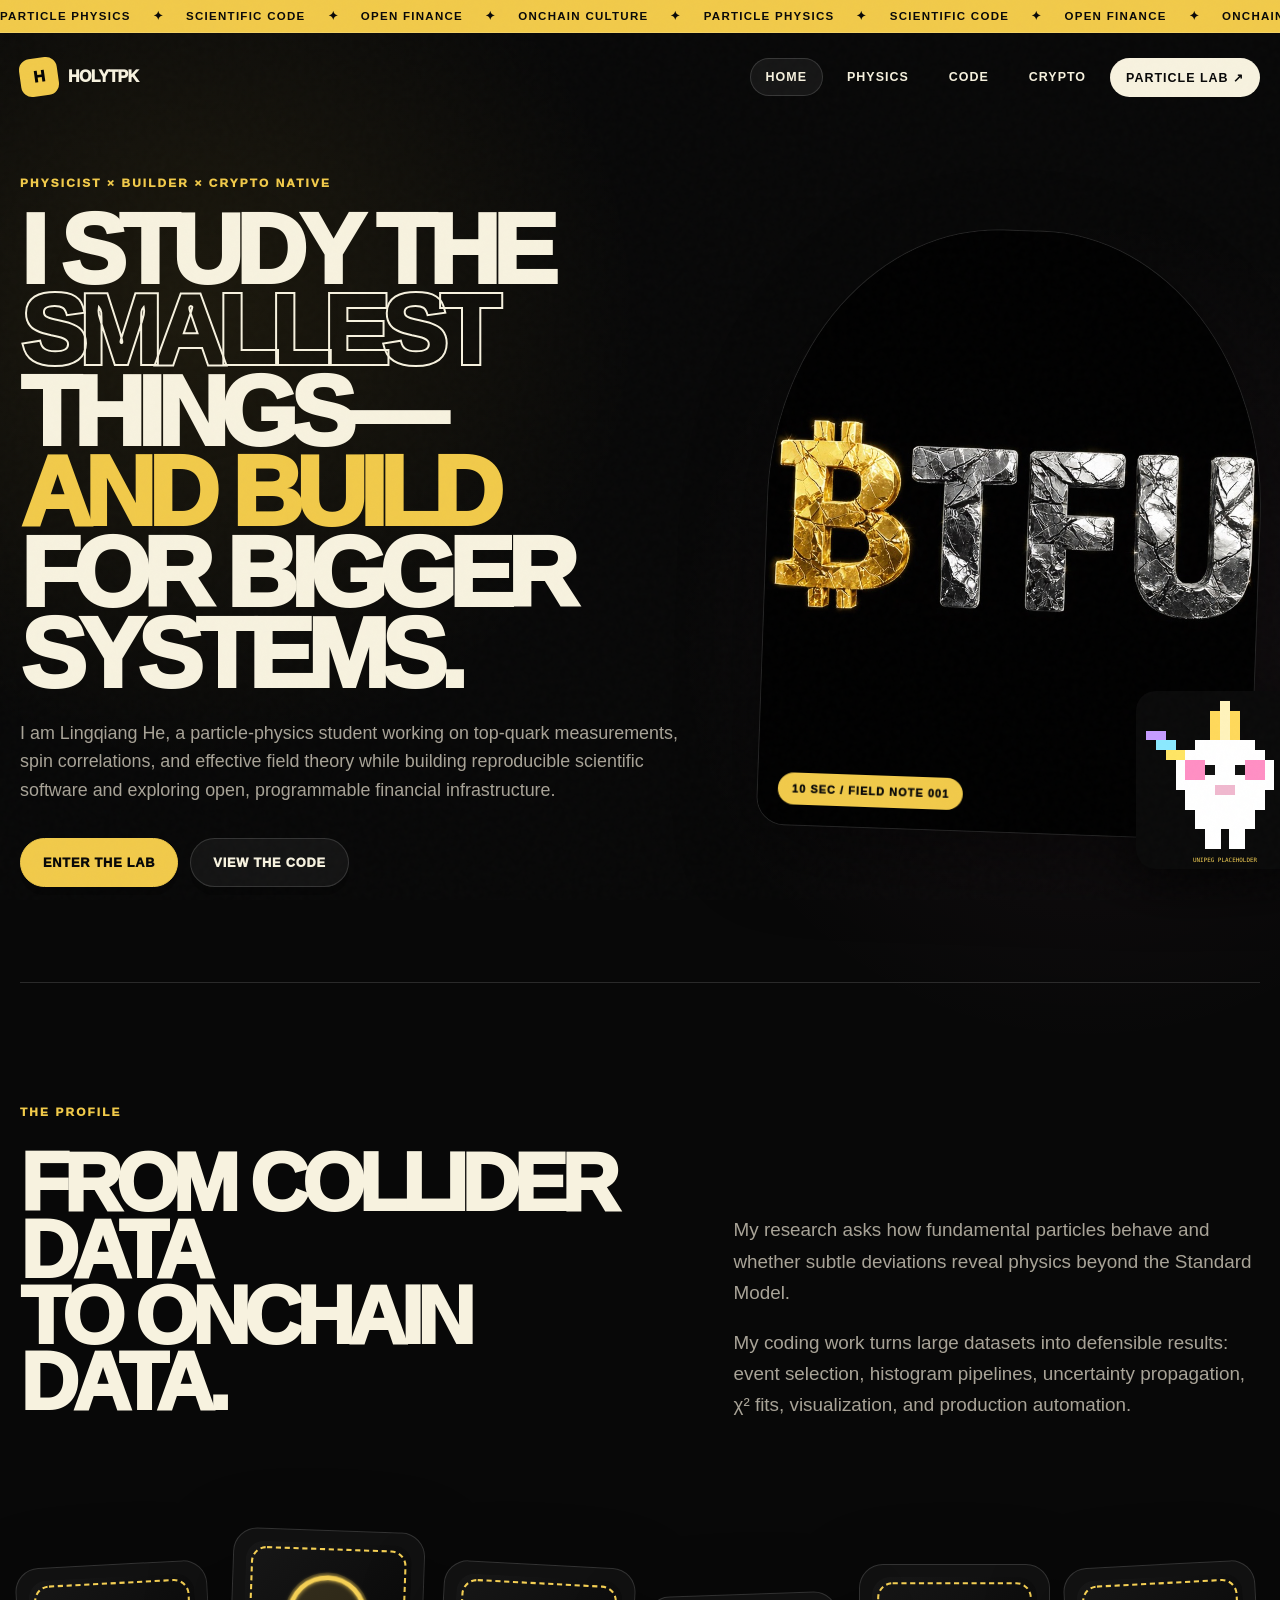
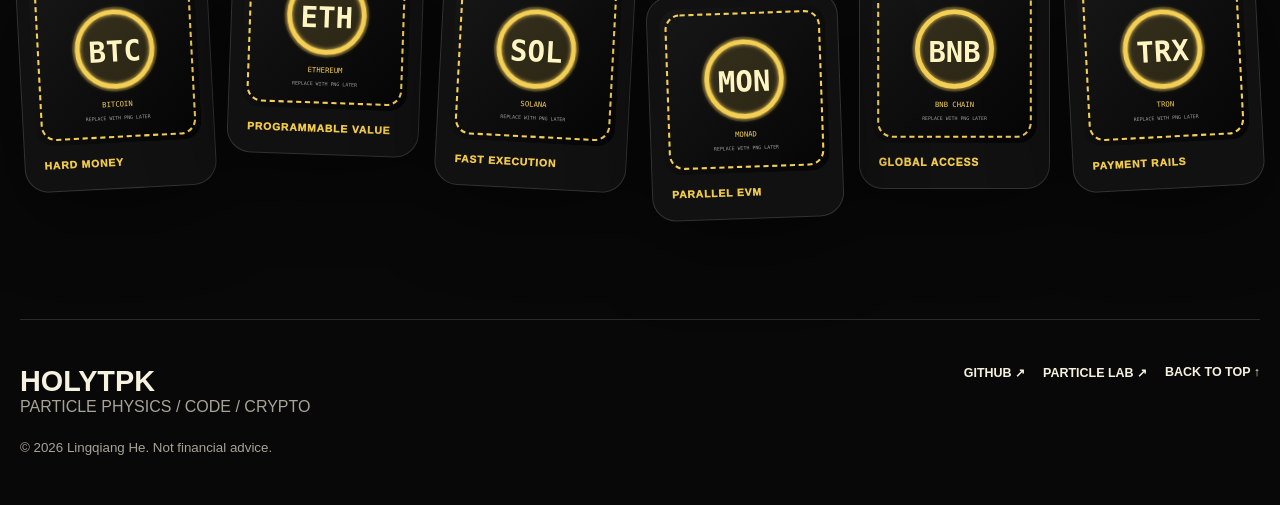
==== commit f6f7d084: "Redesign personal website" ====
--- a/index.html
+++ b/index.html
@@ -1,1417 +1,311 @@
-<!doctype html>
-<html lang="en">
-<head>
-  <meta charset="utf-8" />
-  <meta name="viewport" content="width=device-width,initial-scale=1" />
-  <title>Particle Idle Lab — Learn Particle Physics</title>
-  <style>
-    :root {
-      --bg: #0b1020;
-      --panel: #111a33;
-      --panel2: #0f1730;
-      --text: #eaf0ff;
-      --muted: #a7b5ff;
-      --accent: #7cf7c6;
-      --accent2: #7cb7ff;
-      --danger: #ff6b6b;
-      --gold: #ffd36b;
-      --border: rgba(255,255,255,.12);
-      --shadow: rgba(0,0,0,.35);
-      --mono: ui-monospace, SFMono-Regular, Menlo, Monaco, Consolas, "Liberation Mono", "Courier New", monospace;
-      --sans: ui-sans-serif, system-ui, -apple-system, Segoe UI, Roboto, Helvetica, Arial, "Apple Color Emoji","Segoe UI Emoji";
-    }
-    html, body { height: 100%; }
-    body {
-      margin: 0;
-      font-family: var(--sans);
-      color: var(--text);
-      background:
-        radial-gradient(1200px 900px at 20% 10%, rgba(124,183,255,.15), transparent 60%),
-        radial-gradient(1200px 900px at 80% 40%, rgba(124,247,198,.12), transparent 60%),
-        radial-gradient(1000px 700px at 50% 90%, rgba(255,211,107,.08), transparent 55%),
-        var(--bg);
-      overflow-x: hidden;
-    }
-    a { color: var(--accent2); }
-    .wrap { max-width: 1100px; margin: 0 auto; padding: 18px 14px 60px; }
-    header {
-      display: flex; flex-wrap: wrap;
-      align-items: center; justify-content: space-between;
-      gap: 10px; margin-bottom: 14px;
-    }
-    .title {
-      display: flex; align-items: baseline; gap: 10px; flex-wrap: wrap;
-    }
-    h1 { margin: 0; font-size: 20px; letter-spacing: .3px; }
-    .tagline { color: var(--muted); font-size: 13px; }
-    .topbar {
-      display: flex; gap: 10px; flex-wrap: wrap; align-items: center;
-    }
-    .pill {
-      background: rgba(255,255,255,.06);
-      border: 1px solid var(--border);
-      border-radius: 999px;
-      padding: 6px 10px;
-      font-size: 12px;
-      box-shadow: 0 6px 14px var(--shadow);
-      display: inline-flex; gap: 8px; align-items: center;
-      user-select: none;
-    }
-    .pill b { font-family: var(--mono); font-weight: 700; }
-    .btn {
-      border: 1px solid var(--border);
-      background: linear-gradient(180deg, rgba(255,255,255,.10), rgba(255,255,255,.06));
-      color: var(--text);
-      border-radius: 10px;
-      padding: 9px 10px;
-      cursor: pointer;
-      font-weight: 700;
-      box-shadow: 0 10px 20px var(--shadow);
-      transition: transform .05s ease, border-color .15s ease, background .15s ease;
-      user-select: none;
-    }
-    .btn:hover { border-color: rgba(124,247,198,.5); }
-    .btn:active { transform: translateY(1px); }
-    .btn[disabled] { opacity: .5; cursor: not-allowed; }
-    .btn.small { padding: 7px 9px; border-radius: 9px; font-size: 12px; }
-    .btn.danger:hover { border-color: rgba(255,107,107,.6); }
-    .grid {
-      display: grid;
-      grid-template-columns: 1.1fr .9fr;
-      gap: 12px;
-      align-items: start;
-    }
-    @media (max-width: 940px) { .grid { grid-template-columns: 1fr; } }
-
-    .panel {
-      background: linear-gradient(180deg, rgba(255,255,255,.05), rgba(255,255,255,.03));
-      border: 1px solid var(--border);
-      border-radius: 14px;
-      padding: 12px;
-      box-shadow: 0 18px 30px var(--shadow);
-    }
-    .panel h2 {
-      margin: 0 0 10px;
-      font-size: 14px;
-      letter-spacing: .4px;
-      color: #dbe5ff;
-      display: flex; align-items: center; justify-content: space-between; gap: 8px;
-    }
-    .subtle { color: var(--muted); font-size: 12px; }
-    .mono { font-family: var(--mono); }
-    .row { display: flex; gap: 10px; flex-wrap: wrap; align-items: center; }
-    .col { display: flex; flex-direction: column; gap: 10px; }
-    .hr { height: 1px; background: var(--border); margin: 10px 0; }
-
-    .big {
-      display: grid;
-      grid-template-columns: 1fr 1fr;
-      gap: 10px;
-    }
-    @media (max-width: 520px) { .big { grid-template-columns: 1fr; } }
-    .stat {
-      background: rgba(0,0,0,.20);
-      border: 1px solid var(--border);
-      border-radius: 12px;
-      padding: 10px 10px;
-      box-shadow: inset 0 0 0 1px rgba(255,255,255,.03);
-    }
-    .stat .k { color: var(--muted); font-size: 12px; margin-bottom: 4px; }
-    .stat .v { font-size: 18px; font-weight: 900; letter-spacing: .3px; }
-    .stat .v .unit { font-weight: 700; font-size: 12px; color: var(--muted); margin-left: 6px; }
-
-    .cards { display: grid; grid-template-columns: 1fr; gap: 10px; }
-    .card {
-      background: rgba(0,0,0,.18);
-      border: 1px solid var(--border);
-      border-radius: 12px;
-      padding: 10px;
-    }
-    .cardhead {
-      display: flex; align-items: start; justify-content: space-between; gap: 10px;
-    }
-    .cardtitle { font-weight: 900; }
-    .cardmeta { color: var(--muted); font-size: 12px; margin-top: 3px; }
-    .carddesc { color: #d5dfff; font-size: 12px; margin-top: 8px; line-height: 1.35; }
-    .price {
-      font-family: var(--mono);
-      font-size: 12px;
-      padding: 4px 8px;
-      border-radius: 999px;
-      border: 1px solid var(--border);
-      background: rgba(255,255,255,.06);
-      white-space: nowrap;
-    }
-
-    .particlegrid {
-      display: grid;
-      grid-template-columns: repeat(2, minmax(0, 1fr));
-      gap: 10px;
-    }
-    @media (max-width: 560px) { .particlegrid { grid-template-columns: 1fr; } }
-
-    .particle {
-      border-radius: 12px;
-      border: 1px solid var(--border);
-      background: linear-gradient(180deg, rgba(255,255,255,.06), rgba(255,255,255,.03));
-      padding: 10px;
-      position: relative;
-    }
-    .particle.locked { opacity: .55; filter: grayscale(.25); }
-    .particle .pname { font-weight: 900; display: flex; align-items: center; gap: 8px; }
-    .badge {
-      font-size: 11px;
-      padding: 3px 7px;
-      border-radius: 999px;
-      border: 1px solid var(--border);
-      background: rgba(0,0,0,.18);
-      color: #dbe5ff;
-    }
-    .particle .props {
-      margin-top: 8px;
-      font-family: var(--mono);
-      font-size: 12px;
-      color: #dbe5ff;
-      display: grid;
-      grid-template-columns: 1fr 1fr;
-      gap: 6px;
-    }
-    .particle .props div { opacity: .95; }
-    .tooltip {
-      position: absolute;
-      right: 10px;
-      top: 10px;
-      width: 28px; height: 28px;
-      border-radius: 999px;
-      display: grid; place-items: center;
-      border: 1px solid var(--border);
-      background: rgba(0,0,0,.25);
-      cursor: pointer;
-      user-select: none;
-    }
-    .tooltip:hover { border-color: rgba(124,183,255,.6); }
-    .modalbg {
-      position: fixed; inset: 0;
-      background: rgba(0,0,0,.55);
-      display: none;
-      align-items: center; justify-content: center;
-      padding: 18px;
-      z-index: 50;
-    }
-    .modal {
-      max-width: 720px;
-      width: 100%;
-      border-radius: 14px;
-      border: 1px solid var(--border);
-      background: linear-gradient(180deg, rgba(17,26,51,.98), rgba(15,23,48,.98));
-      box-shadow: 0 25px 60px rgba(0,0,0,.55);
-      padding: 14px;
-    }
-    .modal h3 { margin: 0 0 8px; font-size: 15px; }
-    .modal p { margin: 0 0 10px; color: #dbe5ff; line-height: 1.45; font-size: 13px; }
-    .modal .close { float: right; }
-    .toast {
-      position: fixed;
-      left: 50%;
-      bottom: 18px;
-      transform: translateX(-50%);
-      background: rgba(0,0,0,.6);
-      border: 1px solid var(--border);
-      color: var(--text);
-      padding: 8px 10px;
-      border-radius: 999px;
-      font-size: 12px;
-      display: none;
-      z-index: 60;
-      max-width: 92vw;
-      box-shadow: 0 10px 25px rgba(0,0,0,.35);
-    }
-    .log {
-      max-height: 250px;
-      overflow: auto;
-      background: rgba(0,0,0,.20);
-      border: 1px solid var(--border);
-      border-radius: 12px;
-      padding: 10px;
-      font-size: 12px;
-      line-height: 1.35;
-      color: #dbe5ff;
-    }
-    .log .entry { padding: 6px 0; border-bottom: 1px dashed rgba(255,255,255,.10); }
-    .log .entry:last-child { border-bottom: 0; }
-    .log .t { color: var(--muted); font-family: var(--mono); font-size: 11px; }
-    .log .m { margin-top: 3px; }
-    .rightActions { display: flex; gap: 8px; flex-wrap: wrap; justify-content: flex-end; }
-
-    .quiz {
-      border: 1px solid rgba(255,211,107,.25);
-      background: rgba(255,211,107,.08);
-      border-radius: 12px;
-      padding: 10px;
-    }
-    .quiz h4 { margin: 0 0 8px; font-size: 13px; }
-    .quiz .q { color: #fff2d2; font-size: 13px; margin-bottom: 8px; }
-    .quiz .answers { display: flex; gap: 8px; flex-wrap: wrap; }
-    .quiz .answers .btn { border-color: rgba(255,211,107,.35); }
-  </style>
-</head>
-<body>
-  <div class="wrap">
-    <header>
-      <div class="title">
-        <h1>Particle Idle Lab</h1>
-        <div class="tagline">An incremental game to learn particle physics (mass, charge, spin, interactions)</div>
-      </div>
-      <div class="topbar">
-        <div class="pill">Data: <b id="data">0</b></div>
-        <div class="pill">Papers: <b id="papers">0</b></div>
-        <div class="pill">Prestige: <b id="prestige">0</b></div>
-        <button class="btn small" id="btnSave">Save</button>
-        <button class="btn small danger" id="btnReset">Hard Reset</button>
-      </div>
-	  <div id="pageParticle" class="panel" style="display:none; margin-bottom:12px;">
-	    <div class="row" style="justify-content:space-between; align-items:center;">
-	  	<h2 style="margin:0;">Particle Details</h2>
-	  	<button class="btn small" id="btnBack">← Return</button>
-	    </div>
-	    <div class="hr"></div>
-	    <div id="particleDetail"></div>
-	  </div>
-
-    </header>
-
-    <div class="grid">
-      <!-- LEFT -->
-      <div class="col">
-        <div class="panel">
-          <h2>
-            Experiment Control Room
-            <span class="subtle">Run experiments → collect Data → publish Papers → unlock particles</span>
-          </h2>
-
-          <div class="big">
-            <div class="stat">
-              <div class="k">Data per click</div>
-              <div class="v"><span id="dpc">1</span><span class="unit">Data</span></div>
-            </div>
-            <div class="stat">
-              <div class="k">Data per second (automation)</div>
-              <div class="v"><span id="dps">0</span><span class="unit">Data/s</span></div>
-            </div>
-            <div class="stat">
-              <div class="k">Discovery chance</div>
-              <div class="v"><span id="discChance">0%</span><span class="unit">/click</span></div>
-            </div>
-            <div class="stat">
-              <div class="k">Next paper cost</div>
-              <div class="v"><span id="paperCost">100</span><span class="unit">Data</span></div>
-            </div>
-          </div>
-
-          <div class="hr"></div>
-		  <canvas id="mttCanvas" width="500" height="200"></canvas>
-
-          <div class="row">
-            <button class="btn" id="btnExperiment">Run Experiment</button>
-            <button class="btn" id="btnPublish">Publish Paper</button>
-            <button class="btn" id="btnPrestige">Prestige (Reset for bonus)</button>
-          </div>
-
-          <div class="hr"></div>
-
-          <div id="quizBox" class="quiz" style="display:none;">
-            <div class="rightActions">
-              <button class="btn small" id="btnSkipQuiz">Skip</button>
-            </div>
-            <h4>Mini-Quiz (earn bonus Data)</h4>
-            <div class="q" id="quizQ"></div>
-            <div class="answers" id="quizA"></div>
-            <div class="subtle" id="quizHint"></div>
-          </div>
-
-          <div class="hr"></div>
-
-          <h2>
-            Lab Upgrades
-            <span class="subtle">Automation + better measurements</span>
-          </h2>
-          <div class="cards" id="upgradeList"></div>
-        </div>
-
-        <div class="panel">
-          <h2>
-            Research Log
-            <span class="subtle">What your lab learned recently</span>
-          </h2>
-          <div class="log" id="log"></div>
-        </div>
-      </div>
-
-      <!-- RIGHT -->
-      <div class="col">
-        <div class="panel">
-          <h2>
-            Particle Catalog
-            <span class="subtle">Unlock by discoveries + papers</span>
-          </h2>
-          <div class="particlegrid" id="particleGrid"></div>
-        </div>
-
-        <div class="panel">
-          <h2>
-            Help / Rules
-            <span class="subtle">Idle game loop, physics learning loop</span>
-          </h2>
-          <div class="card">
-            <div class="cardtitle">How the game teaches physics</div>
-            <div class="carddesc">
-              Each time you discover a particle, you unlock its real-world properties:
-              <span class="mono">mass (MeV/GeV)</span>, <span class="mono">charge (e)</span>, <span class="mono">spin</span>, and which interaction(s) it participates in
-              (<span class="mono">strong / EM / weak</span>). Mini-quizzes reinforce these ideas.
-            </div>
-          </div>
-          <div class="card">
-            <div class="cardtitle">Prestige</div>
-            <div class="carddesc">
-              Reset to gain <span class="mono">Prestige</span> from your Papers.
-              Prestige increases Data gains permanently, representing better detectors and collaboration scale.
-            </div>
-          </div>
-          <div class="card">
-            <div class="cardtitle">Tip</div>
-            <div class="carddesc">
-              Hover/click the <span class="mono">?</span> on particles to read short, accurate explanations (why charge/spin matters, and which forces apply).
-            </div>
-          </div>
-        </div>
-      </div>
-    </div>
-  </div>
-
-  <!-- MODAL -->
-  <div class="modalbg" id="modalBg" role="dialog" aria-modal="true" aria-label="Info dialog">
-    <div class="modal">
-      <button class="btn small close" id="modalClose">Close</button>
-      <h3 id="modalTitle"></h3>
-      <div id="modalBody"></div>
-      <div class="subtle mono" id="modalFoot"></div>
-    </div>
-  </div>
-
-  <div class="toast" id="toast"></div>
-
-<script>
-(() => {
-  // ------------------------------
-  // Utilities
-  // ------------------------------
-  const $ = (id) => document.getElementById(id);
-  const clamp = (x, a, b) => Math.max(a, Math.min(b, x));
-  const fmt = (n) => {
-    if (!isFinite(n)) return "∞";
-    const abs = Math.abs(n);
-    if (abs < 1e3) return Math.floor(n).toString();
-    const units = ["K","M","B","T","Qa","Qi"];
-    let u = -1, v = n;
-    while (Math.abs(v) >= 1000 && u < units.length - 1) { v /= 1000; u++; }
-    return (v.toFixed(v >= 100 ? 0 : v >= 10 ? 1 : 2)) + units[u];
-  };
-  const now = () => Date.now();
-  const rnd = (a,b) => Math.random()*(b-a)+a;
-  const pick = (arr) => arr[Math.floor(Math.random()*arr.length)];
-
-  // ------------------------------
-  // m_ttbar histogram (global state)
-  // ------------------------------
-  
-  const mttBins = Array(40).fill(0);
-  
-  function sampleMttbar() {
-    // crude physical shape: broad + peak
-    let m = 350 + rnd(-100, 400);
-    if (Math.random() < 0.2) m += rnd(100, 200);
-    return clamp(m, 300, 1000);
-  }
-  
-  function fillMtt() {
-    const m = sampleMttbar();
-    const bin = Math.floor((m - 300) / 700 * mttBins.length);
-    if (mttBins[bin] !== undefined) mttBins[bin]++;
-  }
-  
-  function drawMtt() {
-    const c = $("mttCanvas");
-    if (!c) return; // safety guard
-    const ctx = c.getContext("2d");
-    ctx.clearRect(0, 0, c.width, c.height);
-  
-    const max = Math.max(...mttBins, 1);
-    mttBins.forEach((v, i) => {
-      const h = (v / max) * c.height;
-      ctx.fillStyle = "#7cb7ff";
-      ctx.fillRect(
-        i * (c.width / mttBins.length),
-        c.height - h,
-        (c.width / mttBins.length) - 1,
-        h
-      );
-    });
-  
-    ctx.fillStyle = "#a7b5ff";
-	ctx.font = "10px monospace";
-	ctx.fillText("300", 2, c.height - 2);
-	ctx.fillText("1000 GeV", c.width - 60, c.height - 2);
-    
-  }
-
-  const JOURNALS = [
-    "Physical Review Letters",
-    "Physical Review D",
-    "Journal of High Energy Physics",
-    "European Physical Journal C",
-    "Physics Letters B"
-  ];
-  
-  const RARE_EVENTS = [
-    {
-  	key: "mttbar_excess",
-  	title: "Excess observed in mₜₜ̄ spectrum",
-  	prob: 0.002,
-  	effect: () => {
-  	  S.discoveries += 3;
-  	  S.data += 500;
-  	}
-    },
-    {
-  	key: "precision_top_mass",
-  	title: "High-precision top-quark mass measurement",
-  	prob: 0.0015,
-  	effect: () => {
-  	  S.papers += 1;
-  	}
-    }
-  ];
-
-  // ------------------------------
-  // Game content: Particles
-  // PDG-style summaries (2025, educational precision)
-  // ------------------------------
-  const PARTICLES = [
-    {
-      key: "electron", name: "Electron (e⁻)", family: "Lepton",
-      unlock: { papers: 0, discoveries: 0 },
-  
-      props: { mass: "0.511 MeV", charge: "−1", spin: "1/2", forces: "EM, Weak" },
-  
-      pdg: {
-        mass: "0.51099895 ± 0.00000015 MeV",
-        width: "stable",
-        lifetime: "stable",
-        charge: "−1",
-        spin: "1/2",
-        interactions: "Electromagnetic, Weak",
-        pdgRef: "PDG 2025 Summary Tables"
-      },
-  
-      blurb: "Electrons are fundamental leptons. They feel electromagnetism and the weak interaction, but not the strong force.",
-      learn: "Leptons carry no color charge → no strong interaction."
-    },
-  
-    {
-      key: "photon", name: "Photon (γ)", family: "Gauge boson",
-      unlock: { papers: 1, discoveries: 0 },
-  
-      props: { mass: "0", charge: "0", spin: "1", forces: "EM mediator" },
-  
-      pdg: {
-        mass: "0",
-        width: "stable",
-        lifetime: "stable",
-        charge: "0",
-        spin: "1",
-        interactions: "Electromagnetic (force carrier)",
-        pdgRef: "PDG 2025 Summary Tables"
-      },
-  
-      blurb: "Photons are quanta of the electromagnetic field and mediate interactions between charged particles.",
-      learn: "Massless gauge bosons generate long-range forces."
-    },
-  
-    {
-      key: "muon", name: "Muon (μ⁻)", family: "Lepton",
-      unlock: { papers: 2, discoveries: 1 },
-  
-      props: { mass: "105.7 MeV", charge: "−1", spin: "1/2", forces: "EM, Weak" },
-  
-      pdg: {
-        mass: "105.6583755 ± 0.0000023 MeV",
-        width: "≈ 3×10⁻¹⁹ GeV",
-        lifetime: "2.1969811 μs",
-        charge: "−1",
-        spin: "1/2",
-        interactions: "Electromagnetic, Weak",
-        pdgRef: "PDG 2025 Summary Tables"
-      },
-  
-      blurb: "Muons are heavier cousins of electrons, produced in cosmic rays and collider interactions.",
-      learn: "Same quantum numbers → same interactions, but heavier mass changes decay behavior."
-    },
-  
-    {
-      key: "neutrino", name: "Neutrino (ν)", family: "Lepton",
-      unlock: { papers: 3, discoveries: 2 },
-  
-      props: { mass: "≪ 1 eV", charge: "0", spin: "1/2", forces: "Weak" },
-  
-      pdg: {
-        mass: "< 1 eV (upper limits)",
-        width: "≈ 0",
-        lifetime: "≫ age of universe",
-        charge: "0",
-        spin: "1/2",
-        interactions: "Weak",
-        pdgRef: "PDG 2025 Summary Tables"
-      },
-  
-      blurb: "Neutrinos interact only via the weak force, making them extremely difficult to detect.",
-      learn: "Neutral + colorless → only weak interaction remains."
-    },
-  
-    {
-      key: "up", name: "Up quark (u)", family: "Quark",
-      unlock: { papers: 4, discoveries: 3 },
-  
-      props: { mass: "~2.2 MeV", charge: "+2/3", spin: "1/2", forces: "Strong, EM, Weak" },
-  
-      pdg: {
-        mass: "2.16 ± 0.49 MeV",
-        width: "confined",
-        lifetime: "confined",
-        charge: "+2/3",
-        spin: "1/2",
-        interactions: "Strong, Electromagnetic, Weak",
-        pdgRef: "PDG 2025 Summary Tables"
-      },
-  
-      blurb: "Up quarks are constituents of protons and neutrons and carry color charge.",
-      learn: "Color charge → confinement inside hadrons."
-    },
-  
-    {
-      key: "down", name: "Down quark (d)", family: "Quark",
-      unlock: { papers: 5, discoveries: 4 },
-  
-      props: { mass: "~4.7 MeV", charge: "−1/3", spin: "1/2", forces: "Strong, EM, Weak" },
-  
-      pdg: {
-        mass: "4.67 ± 0.48 MeV",
-        width: "confined",
-        lifetime: "confined",
-        charge: "−1/3",
-        spin: "1/2",
-        interactions: "Strong, Electromagnetic, Weak",
-        pdgRef: "PDG 2025 Summary Tables"
-      },
-  
-      blurb: "Down quarks partner with up quarks to form nucleons.",
-      learn: "Quarks are never observed free at low energies."
-    },
-  
-    {
-      key: "gluon", name: "Gluon (g)", family: "Gauge boson",
-      unlock: { papers: 7, discoveries: 6 },
-  
-      props: { mass: "0", charge: "0", spin: "1", forces: "Strong mediator" },
-  
-      pdg: {
-        mass: "0",
-        width: "confined",
-        lifetime: "confined",
-        charge: "0",
-        spin: "1",
-        interactions: "Strong (self-interacting)",
-        pdgRef: "PDG 2025 Summary Tables"
-      },
-  
-      blurb: "Gluons mediate the strong force and carry color charge themselves.",
-      learn: "Non-Abelian gauge theory → self-interactions."
-    },
-  
-    {
-      key: "w", name: "W boson (W±)", family: "Gauge boson",
-      unlock: { papers: 9, discoveries: 8 },
-  
-      props: { mass: "80.4 GeV", charge: "±1", spin: "1", forces: "Weak mediator" },
-  
-      pdg: {
-        mass: "80.377 ± 0.012 GeV",
-        width: "2.085 GeV",
-        lifetime: "≈ 3×10⁻²⁵ s",
-        charge: "±1",
-        spin: "1",
-        interactions: "Weak (charged current)",
-        pdgRef: "PDG 2025 Summary Tables"
-      },
-  
-      blurb: "W bosons mediate charged weak interactions such as beta decay.",
-      learn: "Massive mediators → short-range forces."
-    },
-  
-    {
-      key: "z", name: "Z boson (Z⁰)", family: "Gauge boson",
-      unlock: { papers: 11, discoveries: 10 },
-  
-      props: { mass: "91.2 GeV", charge: "0", spin: "1", forces: "Weak mediator" },
-  
-      pdg: {
-        mass: "91.1876 ± 0.0021 GeV",
-        width: "2.4952 GeV",
-        lifetime: "≈ 3×10⁻²⁵ s",
-        charge: "0",
-        spin: "1",
-        interactions: "Weak (neutral current)",
-        pdgRef: "PDG 2025 Summary Tables"
-      },
-  
-      blurb: "Z bosons mediate neutral weak interactions and were discovered via resonance peaks.",
-      learn: "Precision measurements test the Standard Model."
-    },
-  
-    {
-      key: "higgs", name: "Higgs boson (H)", family: "Scalar",
-      unlock: { papers: 14, discoveries: 13 },
-  
-      props: { mass: "125.25 GeV", charge: "0", spin: "0", forces: "Mass coupling" },
-  
-      pdg: {
-        mass: "125.25 ± 0.17 GeV",
-        width: "≈ 4.1 MeV",
-        lifetime: "≈ 1.6×10⁻²² s",
-        charge: "0",
-        spin: "0",
-        interactions: "Yukawa / Electroweak symmetry breaking",
-        pdgRef: "PDG 2025 Summary Tables"
-      },
-  
-      blurb: "The Higgs boson is an excitation of the Higgs field responsible for mass generation.",
-      learn: "Scalar field → spontaneous symmetry breaking."
-    },
-  
-    {
-      key: "top", name: "Top quark (t)", family: "Quark",
-      unlock: { papers: 18, discoveries: 18 },
-  
-      props: { mass: "172.7 GeV", charge: "+2/3", spin: "1/2", forces: "Strong, EM, Weak" },
-  
-      pdg: {
-        mass: "172.76 ± 0.30 GeV",
-        width: "1.41 GeV",
-        lifetime: "≈ 5×10⁻²⁵ s",
-        charge: "+2/3",
-        spin: "1/2",
-        interactions: "Strong, Electromagnetic, Weak",
-        pdgRef: "PDG 2025 Summary Tables"
-      },
-  
-      blurb: "The top quark is the heaviest known quark and decays before hadronizing.",
-      learn: "Short lifetime preserves spin information."
-    }
-  ];
-
-
-  // ------------------------------
-  // Upgrades
-  // ------------------------------
-  const UPGRADES = [
-    {
-      key:"better_triggers",
-      name:"Better Triggers",
-      desc:"Increase Data per click. (More events recorded per experiment.)",
-      baseCost: 25,
-      growth: 1.18,
-      type:"dpc",
-      effectPerLevel: 1,
-      max: 200
-    },
-    {
-      key:"detector_calibration",
-      name:"Detector Calibration",
-      desc:"Increase discovery chance. (Sharper peaks, better resolution.)",
-      baseCost: 60,
-      growth: 1.22,
-      type:"disc",
-      effectPerLevel: 0.004, // +0.4% per level
-      max: 100
-    },
-    {
-      key:"analysis_farm",
-      name:"Analysis Farm",
-      desc:"Generate Data per second automatically. (Compute + pipelines.)",
-      baseCost: 150,
-      growth: 1.25,
-      type:"dps",
-      effectPerLevel: 1.0, // +1 Data/s per level
-      max: 200
-    },
-    {
-      key:"accelerator_energy",
-      name:"Higher Beam Energy",
-      desc:"Boost all Data gains. (Higher √s unlocks heavy states.)",
-      baseCost: 500,
-      growth: 1.35,
-      type:"mult",
-      effectPerLevel: 0.08, // +8% multiplier per level
-      max: 60
-    },
-    {
-      key:"collaboration",
-      name:"International Collaboration",
-      desc:"Paper costs scale slower and prestige yields improve.",
-      baseCost: 900,
-      growth: 1.33,
-      type:"collab",
-      effectPerLevel: 0.03,
-      max: 80
-    },
-  ];
-
-  // ------------------------------
-  // Quiz bank
-  // ------------------------------
-  const QUIZZES = [
-    {
-      q:"Which interaction does a neutrino primarily experience?",
-      a:["Strong","Electromagnetic","Weak","None"],
-      correct:2,
-      hint:"Neutrinos are neutral and colorless."
-    },
-    {
-      q:"Which particle carries color charge and feels the strong force?",
-      a:["Electron","Up quark","Photon","Neutrino"],
-      correct:1,
-      hint:"Quarks have color charge."
-    },
-    {
-      q:"What is the spin of the photon?",
-      a:["0","1/2","1","2"],
-      correct:2,
-      hint:"It’s a gauge boson of electromagnetism."
-    },
-    {
-      q:"Which boson mediates the strong interaction?",
-      a:["Gluon","Z boson","Photon","Higgs"],
-      correct:0,
-      hint:"It binds quarks inside hadrons."
-    },
-    {
-      q:"Why is the weak force short-range compared to electromagnetism?",
-      a:["It has fewer particles","Its bosons are massive","It is weaker","It violates parity"],
-      correct:1,
-      hint:"Range ~ 1/mass of mediator (roughly)."
-    }
-  ];
-
-  // ------------------------------
-  // Game state
-  // ------------------------------
-  const DEFAULT = () => ({
-    data: 0,
-    papers: 0,
-    prestige: 0,
-    discoveries: 0,
-    unlocked: { electron: true }, // start with electron visible/unlocked
-    upgrades: Object.fromEntries(UPGRADES.map(u => [u.key, 0])),
-    lastTick: now(),
-    log: [],
-    quiz: null,     // active quiz object
-    quizCooldown: 0,  // clicks until next quiz can appear
-	notes: []
-  });
-
-  let S = load() ?? DEFAULT();
-  if (S.notes?.length) {
-    for (const n of S.notes) {
-      pushLog(`📄 ${n.title} (${n.journal})`);
-    }
-  }
-
-  // ------------------------------
-  // Derived stats
-  // ------------------------------
-  function multFromPrestige() {
-    // Each prestige adds +5% baseline
-    return 1 + 0.05 * S.prestige;
-  }
-  function level(k) { return S.upgrades[k] || 0; }
-
-  function globalMult() {
-    const beam = 1 + 0.08 * level("accelerator_energy");
-    return multFromPrestige() * beam;
-  }
-
-  function dataPerClick() {
-    const base = 1 + level("better_triggers") * 1;
-    return base * globalMult();
-  }
-
-  function dataPerSecond() {
-    const farm = level("analysis_farm") * 1.0;
-    return farm * globalMult();
-  }
-
-  function discoveryChancePerClick() {
-    // base 0.2% + calibration improvements + papers synergy
-    const base = 0.002;
-    const cal = level("detector_calibration") * 0.004;
-    const paperBoost = Math.min(0.0015 * Math.sqrt(S.papers), 0.02); // up to +2%
-    return clamp(base + cal + paperBoost, 0, 0.20); // cap at 20%/click
-  }
-
-  function paperCost() {
-    // Base grows with papers; collaboration reduces growth slightly
-    const c = level("collaboration") * 0.03; // up to 2.4 at lvl 80 but we'll clamp effect
-    const slow = clamp(1 - 0.25 * c, 0.55, 1.0); // reduce scaling up to 45%
-    const base = 100;
-    const growth = 1.35 * slow;
-    return Math.floor(base * Math.pow(growth, S.papers));
-  }
-
-  function prestigeGainIfReset() {
-    // Gain ~ sqrt(papers) * (1 + collaboration effect)
-    const c = 1 + 0.03 * level("collaboration");
-    const g = Math.floor(Math.sqrt(S.papers) * c);
-    return Math.max(0, g);
-  }
-  
-  function triggerRareEvent(evt) {
-    const journal = pick(JOURNALS);
-    evt.effect();
-  
-    const note = {
-      time: new Date().toISOString(),
-      title: evt.title,
-      journal,
-      text: ""
-    };
-  
-    S.notes.push(note);
-  
-    showModal(
-      "Rare Event!",
-      `${evt.title}\n\nPaper submitted to: ${journal}\n\nWrite your analysis note below.`,
-      ""
-    );
-  
-    const textarea = document.createElement("textarea");
-    textarea.style.width = "100%";
-    textarea.style.height = "120px";
-    textarea.placeholder = "Describe the observation, uncertainties, interpretation…";
-  
-    $("modalBody").appendChild(textarea);
-  
-    const saveBtn = document.createElement("button");
-    saveBtn.className = "btn small";
-    saveBtn.textContent = "Save Note";
-    saveBtn.onclick = () => {
-      note.text = textarea.value;
-      hideModal();
-      pushLog(`📄 ${evt.title} (${journal})`);
-      save();
-    };
-  
-    $("modalBody").appendChild(saveBtn);
-  }
-  
-
-  // ------------------------------
-  // UI builders
-  // ------------------------------
-  function renderUpgrades() {
-    const box = $("upgradeList");
-    box.innerHTML = "";
-    for (const u of UPGRADES) {
-      const lvl = level(u.key);
-      const cost = Math.floor(u.baseCost * Math.pow(u.growth, lvl));
-      const can = S.data >= cost && lvl < u.max;
-
-      const el = document.createElement("div");
-      el.className = "card";
-      el.innerHTML = `
-        <div class="cardhead">
-          <div>
-            <div class="cardtitle">${u.name} <span class="badge">Lv ${lvl}</span></div>
-            <div class="cardmeta">${u.desc}</div>
-          </div>
-          <div class="row" style="justify-content:flex-end;">
-            <div class="price">${fmt(cost)} Data</div>
-            <button class="btn small" ${can ? "" : "disabled"}>${lvl>=u.max ? "Maxed" : "Buy"}</button>
-          </div>
-        </div>
-      `;
-      const btn = el.querySelector("button");
-      btn.addEventListener("click", () => {
-        buyUpgrade(u.key);
-      });
-      box.appendChild(el);
-    }
-  }
-
-  function renderParticles() {
-    const grid = $("particleGrid");
-    grid.innerHTML = "";
-    for (const p of PARTICLES) {
-      const unlocked = !!S.unlocked[p.key];
-      const meets = (S.papers >= p.unlock.papers) && (S.discoveries >= p.unlock.discoveries);
-
-      const el = document.createElement("div");
-      el.className = "particle" + (unlocked ? "" : " locked");
-
-      const status = unlocked ? "Unlocked" : (meets ? "Ready to discover" : "Locked");
-      const badgeColor = unlocked ? "var(--accent)" : (meets ? "var(--gold)" : "var(--muted)");
-
-      el.innerHTML = `
-        <div class="tooltip" title="More info">?</div>
-        <div class="pname">
-          ${p.name}
-          <span class="badge" style="border-color:${badgeColor};">${status}</span>
-          <span class="badge">${p.family}</span>
-        </div>
-        <div class="props">
-          <div>mass: ${unlocked ? p.props.mass : "??"}</div>
-          <div>charge: ${unlocked ? p.props.charge : "??"}</div>
-          <div>spin: ${unlocked ? p.props.spin : "??"}</div>
-          <div>forces: ${unlocked ? p.props.forces : "??"}</div>
-        </div>
-        <div class="carddesc" style="margin-top:8px;">
-          ${unlocked ? p.blurb : `Requirements: papers ≥ <span class="mono">${p.unlock.papers}</span>,
-          discoveries ≥ <span class="mono">${p.unlock.discoveries}</span>.`}
-        </div>
-      `;
-
-	  if (unlocked) {
-	    el.style.cursor = "pointer";
-	    el.addEventListener("click", (e) => {
-	  	// don't hijack clicks on the tooltip "?"
-	  	if (e.target && e.target.classList.contains("tooltip")) return;
-			showParticlePage(p);
-	    });
-	  }
-
-      el.querySelector(".tooltip").addEventListener("click", () => {
-        showModal(
-          p.name,
-          unlocked
-            ? `${p.blurb}\n\nWhat to learn: ${p.learn}`
-            : `This entry is locked.\n\nTo unlock: papers ≥ ${p.unlock.papers}, discoveries ≥ ${p.unlock.discoveries}.\n\nTip: improve discovery chance with Detector Calibration. Publish Papers to unlock heavier particles.`,
-          unlocked ? `Properties: mass=${p.props.mass}, charge=${p.props.charge}, spin=${p.props.spin}, forces=${p.props.forces}` : ""
-        );
-      });
-
-      grid.appendChild(el);
-    }
-  }
-
-  function showParticlePage(p) {
-    // hide main grid, show particle page
-    $("pageParticle").style.display = "block";
-    document.querySelector(".grid").style.display = "none";
-  
-    const box = $("particleDetail");
-    box.innerHTML = `
-      <div class="card">
-        <div class="cardtitle">${p.name}</div>
-        <div class="cardmeta">${p.family}</div>
-        <div class="hr"></div>
-  
-        <div class="carddesc"><b>Blurb:</b> ${p.blurb}</div>
-        <div class="carddesc"><b>What to learn:</b> ${p.learn}</div>
-  
-        <div class="hr"></div>
-  
-        <div class="cardtitle">PDG-style properties (PDG 2025)</div>
-        <div class="carddesc mono" style="line-height:1.6;">
-          mass: ${p.pdg?.mass ?? "N/A"}<br/>
-          width: ${p.pdg?.width ?? "N/A"}<br/>
-          lifetime: ${p.pdg?.lifetime ?? "N/A"}<br/>
-          charge: ${p.pdg?.charge ?? "N/A"}<br/>
-          spin: ${p.pdg?.spin ?? "N/A"}<br/>
-          interactions: ${p.pdg?.interactions ?? "N/A"}<br/>
-          reference: ${p.pdg?.pdgRef ?? "N/A"}<br/>
-        </div>
-      </div>
-    `;
-  
-    // update hash for simple navigation
-    location.hash = `particle=${encodeURIComponent(p.key)}`;
-  }
-  
-  function backToIndex() {
-    $("pageParticle").style.display = "none";
-    document.querySelector(".grid").style.display = "";
-    $("particleDetail").innerHTML = "";
-    location.hash = "";
-  }
-  
-  $("btnBack").addEventListener("click", backToIndex);
-  
-  // If user refreshes on a particle hash
-  window.addEventListener("hashchange", () => {
-    const m = location.hash.match(/^#particle=(.*)$/);
-    if (!m) return backToIndex();
-    const key = decodeURIComponent(m[1]);
-    const p = PARTICLES.find(x => x.key === key);
-    if (!p) return backToIndex();
-	if (!S.unlocked?.[p.key]) {
-	  toast("Particle not unlocked yet");
-	  return backToIndex();
-	}
-	showParticlePage(p);
-
-  });
-
-  function renderStats() {
-    $("data").textContent = fmt(S.data);
-    $("papers").textContent = fmt(S.papers);
-    $("prestige").textContent = fmt(S.prestige);
-
-    $("dpc").textContent = fmt(dataPerClick());
-    $("dps").textContent = fmt(dataPerSecond());
-    $("discChance").textContent = (discoveryChancePerClick() * 100).toFixed(1) + "%";
-    $("paperCost").textContent = fmt(paperCost());
-
-    // Buttons
-    $("btnPublish").disabled = S.data < paperCost();
-    const pg = prestigeGainIfReset();
-    $("btnPrestige").disabled = pg <= 0 || S.papers < 5;
-    $("btnPrestige").textContent = pg > 0 ? `Prestige (gain +${pg})` : "Prestige (Reset for bonus)";
-  }
-
-  function pushLog(msg) {
-    const t = new Date().toLocaleTimeString([], {hour:"2-digit", minute:"2-digit", second:"2-digit"});
-    S.log.unshift({t, msg});
-    if (S.log.length > 80) S.log.length = 80;
-    renderLog();
-  }
-
-  function renderLog() {
-    const box = $("log");
-    box.innerHTML = S.log.map(e => `
-      <div class="entry"><div class="t">${e.t}</div><div class="m">${e.msg}</div></div>
-    `).join("");
-  }
-
-  function toast(msg) {
-    const el = $("toast");
-    el.textContent = msg;
-    el.style.display = "block";
-    clearTimeout(toast._t);
-    toast._t = setTimeout(() => { el.style.display = "none"; }, 1700);
-  }
-
-  // ------------------------------
-  // Modal
-  // ------------------------------
-  function showModal(title, body, foot="") {
-    $("modalTitle").textContent = title;
-    const mb = $("modalBody");
-    mb.innerHTML = "";
-    const pre = document.createElement("pre");
-    pre.style.whiteSpace = "pre-wrap";
-    pre.style.margin = "0 0 10px";
-    pre.style.color = "#dbe5ff";
-    pre.textContent = body;
-    mb.appendChild(pre);
-  
-    $("modalFoot").textContent = foot;
-    $("modalBg").style.display = "flex";
-  }
-
-  function hideModal() { $("modalBg").style.display = "none"; }
-
-  $("modalClose").addEventListener("click", hideModal);
-  $("modalBg").addEventListener("click", (e) => { if (e.target === $("modalBg")) hideModal(); });
-
-  // ------------------------------
-  // Core actions
-  // ------------------------------
-  function tick(dtSec) {
-    // passive Data
-    const add = dataPerSecond() * dtSec;
-    if (add > 0) S.data += add;
-  }
-
-  function runExperiment() {
-    const gain = dataPerClick();
-    S.data += gain;
-
-	fillMtt();
-	drawMtt();
-
-    // quiz spawn logic
-    if (!S.quiz && S.quizCooldown <= 0) {
-      // chance grows slowly with papers
-      const qChance = clamp(0.03 + 0.002 * Math.sqrt(S.papers), 0.03, 0.12);
-      if (Math.random() < qChance) {
-        spawnQuiz();
-      } else {
-        S.quizCooldown = 8; // avoid checking every click
-      }
-    } else if (S.quizCooldown > 0) {
-      S.quizCooldown--;
-    }
-
-    // discovery attempt
-    const pDisc = discoveryChancePerClick();
-    if (Math.random() < pDisc) {
-      discoverSomething();
-    }
-	
-	const roll = Math.random();
-	let acc = 0;
-	for (const evt of RARE_EVENTS) {
-		acc += evt.prob;
-		if (roll < acc) {
-			triggerRareEvent(evt);
-			break;
-		}
-	}
-
-    renderStats();
-    renderUpgrades();
-  }
-
-  function discoverSomething() {
-    // find discoverable particles not yet unlocked, whose reqs are met
-    const candidates = PARTICLES.filter(p =>
-      !S.unlocked[p.key] &&
-      (S.papers >= p.unlock.papers) &&
-      (S.discoveries >= p.unlock.discoveries)
-    );
-
-    // if none, still award "measurement insight"
-    if (candidates.length === 0) {
-      S.discoveries += 1;
-      const bonus = 10 * globalMult();
-      S.data += bonus;
-      pushLog(`You improved your measurements (+${fmt(bonus)} Data) and gained a discovery insight. Total discoveries: <span class="mono">${S.discoveries}</span>.`);
-      toast("Measurement improved!");
-      renderParticles();
-      return;
-    }
-
-    // weighted: prefer lighter first
-    const p = candidates[0];
-    S.unlocked[p.key] = true;
-    S.discoveries += 1;
-
-    pushLog(`Discovery! You unlocked <b>${p.name}</b>. Learn: <span class="mono">${p.props.charge}</span> charge, spin <span class="mono">${p.props.spin}</span>, forces: <span class="mono">${p.props.forces}</span>.`);
-    toast(`Unlocked: ${p.name}`);
-    renderParticles();
-  }
-
-  function publishPaper() {
-    const cost = paperCost();
-    if (S.data < cost) return;
-    S.data -= cost;
-    S.papers += 1;
-
-    // publishing gives a little “institutional” bonus
-    const bonus = Math.floor((15 + 2*S.papers) * globalMult());
-    S.data += bonus;
-
-    pushLog(`Paper published! (+1 Paper). Peer recognition awarded +${fmt(bonus)} Data.`);
-    toast("Paper published");
-    renderStats();
-    renderParticles();
-    renderUpgrades();
-  }
-
-  function buyUpgrade(key) {
-    const u = UPGRADES.find(x => x.key === key);
-    if (!u) return;
-    const lvl = level(key);
-    if (lvl >= u.max) return;
-    const cost = Math.floor(u.baseCost * Math.pow(u.growth, lvl));
-    if (S.data < cost) return;
-
-    S.data -= cost;
-    S.upgrades[key] = lvl + 1;
-
-    // some upgrades influence “meta”
-    if (key === "collaboration") {
-      pushLog(`You built a stronger collaboration network. Future papers become more efficient and prestige yields improve.`);
-    } else {
-      pushLog(`Upgrade purchased: <b>${u.name}</b> → level ${lvl+1}.`);
-    }
-    toast(`Bought: ${u.name}`);
-    renderStats();
-    renderUpgrades();
-  }
-
-  function prestigeReset() {
-    const gain = prestigeGainIfReset();
-    if (gain <= 0 || S.papers < 5) return;
-
-    const keep = {
-      prestige: S.prestige + gain
-    };
-    const oldPrestige = keep.prestige;
-
-    S = DEFAULT();
-    S.prestige = oldPrestige;
-	mttBins.fill(0);
-	drawMtt();
-
-    pushLog(`Prestige achieved! You reset your lab but gained +${gain} Prestige. All Data gains are permanently boosted.`);
-    toast(`Prestige +${gain}`);
-    renderAll();
-    save();
-  }
-
-  // ------------------------------
-  // Quiz
-  // ------------------------------
-  function spawnQuiz() {
-    const q = pick(QUIZZES);
-    // clone + add payout
-    const payout = Math.floor((60 + 12*Math.sqrt(S.papers)) * globalMult());
-    S.quiz = { ...q, payout };
-    renderQuiz();
-    pushLog(`A collaborator asks a quick theory question. Answer it for bonus Data.`);
-  }
-
-  function renderQuiz() {
-    const qb = $("quizBox");
-    if (!S.quiz) { qb.style.display = "none"; return; }
-    qb.style.display = "block";
-    $("quizQ").textContent = S.quiz.q;
-    $("quizHint").textContent = "Hint: " + S.quiz.hint + `  • Reward: +${fmt(S.quiz.payout)} Data`;
-    const aBox = $("quizA");
-    aBox.innerHTML = "";
-    S.quiz.a.forEach((ans, idx) => {
-      const b = document.createElement("button");
-      b.className = "btn small";
-      b.textContent = ans;
-      b.addEventListener("click", () => answerQuiz(idx));
-      aBox.appendChild(b);
-    });
-  }
-
-  function answerQuiz(choiceIdx) {
-    if (!S.quiz) return;
-    const correct = (choiceIdx === S.quiz.correct);
-    if (correct) {
-      S.data += S.quiz.payout;
-      pushLog(`Quiz correct ✅ You earned +${fmt(S.quiz.payout)} Data.`);
-      toast("Correct! Bonus Data");
-    } else {
-      const consolation = Math.floor(S.quiz.payout * 0.15);
-      S.data += consolation;
-      pushLog(`Quiz incorrect ❌ You still gained +${fmt(consolation)} Data for trying. Correct answer: <span class="mono">${S.quiz.a[S.quiz.correct]}</span>.`);
-      toast("Not quite — keep going");
-    }
-    S.quiz = null;
-    S.quizCooldown = 15;
-    renderQuiz();
-    renderStats();
-    renderUpgrades();
-  }
-
-  $("btnSkipQuiz").addEventListener("click", () => {
-    if (!S.quiz) return;
-    pushLog(`You skipped the quiz. (No bonus.)`);
-    S.quiz = null;
-    S.quizCooldown = 20;
-    renderQuiz();
-  });
-
-  // ------------------------------
-  // Save/load
-  // ------------------------------
-  function save() {
-    S.lastTick = now();
-    localStorage.setItem("particle_idle_save_v1", JSON.stringify(S));
-    toast("Saved");
-  }
-  function load() {
-    try {
-      const raw = localStorage.getItem("particle_idle_save_v1");
-      if (!raw) return null;
-      const obj = JSON.parse(raw);
-      return obj;
-    } catch { return null; }
-  }
-
-  function hardReset() {
-    if (!confirm("Hard reset will erase your save. Continue?")) return;
-    localStorage.removeItem("particle_idle_save_v1");
-    S = DEFAULT();
-    renderAll();
-    toast("Reset complete");
-  }
-
-  // ------------------------------
-  // Wiring
-  // ------------------------------
-  $("btnExperiment").addEventListener("click", runExperiment);
-  $("btnPublish").addEventListener("click", publishPaper);
-  $("btnPrestige").addEventListener("click", prestigeReset);
-  $("btnSave").addEventListener("click", save);
-  $("btnReset").addEventListener("click", hardReset);
-
-  // ------------------------------
-  // Main loop
-  // ------------------------------
-  function simulateOffline() {
-    // Give a small offline catch-up, capped
-    const t = now();
-    const last = S.lastTick || t;
-    const dt = clamp((t - last) / 1000, 0, 6*60*60); // cap 6 hours
-    if (dt > 1) {
-      const earned = dataPerSecond() * dt;
-      if (earned > 0) {
-        S.data += earned;
-        pushLog(`Offline progress: +${fmt(earned)} Data collected while you were away (${Math.floor(dt)}s).`);
-      }
-    }
-    S.lastTick = t;
-  }
-
-  let last = now();
-  function loop() {
-    const t = now();
-    const dt = (t - last) / 1000;
-    last = t;
-    tick(dt);
-    renderStats();
-    requestAnimationFrame(loop);
-  }
-
-  // ------------------------------
-  // Initial render
-  // ------------------------------
-  function renderAll() {
-    renderStats();
-    renderUpgrades();
-    renderParticles();
-    renderLog();
-    renderQuiz();
-  }
-
-  simulateOffline();
-  renderAll();
-  drawMtt();
-  loop();
-
-  // Autosave every 30s
-  setInterval(save, 30000);
-
-  // Initial guidance
-  if (!S.log || S.log.length === 0) {
-    pushLog(`Welcome! Click <b>Run Experiment</b> to earn Data. Publish Papers to unlock heavy particles. Upgrade Calibration to improve discovery chance.`);
-    pushLog(`Physics tip: charged particles feel <span class="mono">electromagnetism</span>; color-charged particles feel the <span class="mono">strong force</span>.`);
-  }
-})();
-</script>
-</body>
-</html>
+<!doctype html>
+<html lang="en">
+<head>
+  <meta charset="utf-8">
+  <meta name="viewport" content="width=device-width,initial-scale=1">
+  <meta name="theme-color" content="#080808">
+  <meta name="description" content="Particle physicist, scientific programmer, and crypto-native builder.">
+  <title>HOLYTPK — Physics, Code & Crypto</title>
+  <link rel="stylesheet" href="site.css">
+</head>
+<body>
+  <div class="noise" aria-hidden="true"></div>
+  <div class="ticker" aria-hidden="true">
+    <div class="ticker-track">
+      <span>PARTICLE PHYSICS</span><i>✦</i><span>SCIENTIFIC CODE</span><i>✦</i>
+      <span>OPEN FINANCE</span><i>✦</i><span>ONCHAIN CULTURE</span><i>✦</i>
+      <span>PARTICLE PHYSICS</span><i>✦</i><span>SCIENTIFIC CODE</span><i>✦</i>
+      <span>OPEN FINANCE</span><i>✦</i><span>ONCHAIN CULTURE</span><i>✦</i>
+    </div>
+  </div>
+
+  <header class="site-header">
+    <a class="brand" href="#home" data-tab-link="home" aria-label="HOLYTPK home">
+      <span class="brand-mark">H</span>
+      <span>HOLYTPK</span>
+    </a>
+
+    <button class="menu-button" type="button" aria-expanded="false" aria-controls="site-nav">
+      MENU
+    </button>
+
+    <nav id="site-nav" class="site-nav" aria-label="Main navigation">
+      <button class="nav-link is-active" type="button" data-tab="home">HOME</button>
+      <button class="nav-link" type="button" data-tab="physics">PHYSICS</button>
+      <button class="nav-link" type="button" data-tab="code">CODE</button>
+      <button class="nav-link" type="button" data-tab="crypto">CRYPTO</button>
+      <a class="nav-link nav-link-external" href="particle-lab/">PARTICLE LAB ↗</a>
+    </nav>
+  </header>
+
+  <main>
+    <section class="tab-panel is-active" data-panel="home">
+      <div class="hero">
+        <div class="hero-copy">
+          <div class="eyebrow">PHYSICIST × BUILDER × CRYPTO NATIVE</div>
+          <h1>
+            I STUDY THE
+            <span class="outline">SMALLEST</span>
+            THINGS—
+            <span class="gold">AND BUILD</span>
+            FOR BIGGER SYSTEMS.
+          </h1>
+          <p class="hero-lede">
+            I am Lingqiang He, a particle-physics student working on top-quark
+            measurements, spin correlations, and effective field theory while
+            building reproducible scientific software and exploring open,
+            programmable financial infrastructure.
+          </p>
+          <div class="hero-actions">
+            <button class="pill primary" type="button" data-tab="physics">ENTER THE LAB</button>
+            <button class="pill" type="button" data-tab="code">VIEW THE CODE</button>
+          </div>
+        </div>
+
+        <div class="hero-media">
+          <div class="media-frame">
+            <video autoplay muted loop playsinline poster="assets/media/btfu-logo.jpg">
+              <source src="assets/media/intro.mp4" type="video/mp4">
+            </video>
+            <img class="video-fallback" src="assets/media/btfu-logo.jpg"
+                 onerror="this.src='assets/media/btfu-placeholder.svg'"
+                 alt="BTFU logo">
+            <div class="video-label">10 SEC / FIELD NOTE 001</div>
+          </div>
+          <img class="floating-unipeg" src="assets/characters/unipeg.png"
+               onerror="this.onerror=null;this.src='assets/characters/unipeg-placeholder.svg'"
+               alt="Pixel unipeg mascot">
+        </div>
+      </div>
+
+      <section class="manifesto">
+        <p class="section-kicker">THE PROFILE</p>
+        <div class="manifesto-grid">
+          <h2>FROM COLLIDER DATA<br>TO ONCHAIN DATA.</h2>
+          <div>
+            <p>
+              My research asks how fundamental particles behave and whether
+              subtle deviations reveal physics beyond the Standard Model.
+            </p>
+            <p>
+              My coding work turns large datasets into defensible results:
+              event selection, histogram pipelines, uncertainty propagation,
+              χ² fits, visualization, and production automation.
+            </p>
+          </div>
+        </div>
+      </section>
+
+      <section class="coin-cloud" aria-label="Crypto ecosystem artwork">
+        <article class="coin-card tilt-left">
+          <img src="assets/crypto/btc.png" onerror="this.onerror=null;this.src='assets/crypto/btc-placeholder.svg'" alt="Bitcoin">
+          <span>HARD MONEY</span>
+        </article>
+        <article class="coin-card rise">
+          <img src="assets/crypto/eth.png" onerror="this.onerror=null;this.src='assets/crypto/eth-placeholder.svg'" alt="Ethereum">
+          <span>PROGRAMMABLE VALUE</span>
+        </article>
+        <article class="coin-card tilt-right">
+          <img src="assets/crypto/solana.png" onerror="this.onerror=null;this.src='assets/crypto/solana-placeholder.svg'" alt="Solana">
+          <span>FAST EXECUTION</span>
+        </article>
+        <article class="coin-card low">
+          <img src="assets/crypto/monad.png" onerror="this.onerror=null;this.src='assets/crypto/monad-placeholder.svg'" alt="Monad">
+          <span>PARALLEL EVM</span>
+        </article>
+        <article class="coin-card">
+          <img src="assets/crypto/bnb.png" onerror="this.onerror=null;this.src='assets/crypto/bnb-placeholder.svg'" alt="BNB">
+          <span>GLOBAL ACCESS</span>
+        </article>
+        <article class="coin-card tilt-left">
+          <img src="assets/crypto/tron.png" onerror="this.onerror=null;this.src='assets/crypto/tron-placeholder.svg'" alt="Tron">
+          <span>PAYMENT RAILS</span>
+        </article>
+      </section>
+    </section>
+
+    <section class="tab-panel" data-panel="physics" hidden>
+      <div class="page-hero">
+        <p class="section-kicker">01 / PARTICLE PHYSICS</p>
+        <h2>READING THE UNIVERSE<br>ONE COLLISION AT A TIME.</h2>
+        <p>
+          My work centers on top-quark pair production, angular observables,
+          spin-density information, and effective-field-theory interpretations.
+        </p>
+      </div>
+
+      <div class="feature-grid">
+        <article class="feature-card featured">
+          <div class="feature-number">01</div>
+          <h3>TOP-QUARK SPIN</h3>
+          <p>
+            Constructing and validating spin-correlation observables in multiple
+            reference bases, from generator truth through analysis-level
+            distributions.
+          </p>
+          <div class="pixel-orbit" aria-hidden="true"><i></i><i></i><i></i></div>
+        </article>
+        <article class="feature-card">
+          <div class="feature-number">02</div>
+          <h3>SMEFT</h3>
+          <p>
+            Comparing Wilson-coefficient points, conventions, interference
+            patterns, LO/NLO predictions, and fit behavior.
+          </p>
+        </article>
+        <article class="feature-card">
+          <div class="feature-number">03</div>
+          <h3>COLLIDER PIPELINES</h3>
+          <p>
+            NanoGEN production, ROOT and coffea workflows, covariance-aware
+            comparisons, batch systems, and reproducibility checks.
+          </p>
+        </article>
+      </div>
+
+      <div class="statement-strip">
+        <span>MEASURE</span><b>→</b><span>VALIDATE</span><b>→</b>
+        <span>INTERPRET</span><b>→</b><span>REPEAT</span>
+      </div>
+    </section>
+
+    <section class="tab-panel" data-panel="code" hidden>
+      <div class="page-hero">
+        <p class="section-kicker">02 / CODING PROFILE</p>
+        <h2>CODE THAT SURVIVES<br>THE FULL ANALYSIS CHAIN.</h2>
+        <p>
+          I focus on transparent, inspectable tools for scientific computing,
+          production, validation, visualization, and statistical inference.
+        </p>
+      </div>
+
+      <div class="terminal-window">
+        <div class="terminal-bar">
+          <span></span><span></span><span></span>
+          <b>lingqiang@analysis:~/profile</b>
+        </div>
+        <pre><code><span class="prompt">$</span> whoami
+Lingqiang He — particle physics student & scientific programmer
+
+<span class="prompt">$</span> stack --list
+Python / C++ / ROOT / uproot / awkward / coffea
+Bash / Git / Slurm / HTCondor / CRAB / CMSSW
+NumPy / SciPy / matplotlib / LaTeX
+
+<span class="prompt">$</span> interests
+spin correlations
+effective field theory
+statistical fits
+distributed production
+reproducible research
+crypto protocols
+
+<span class="prompt">$</span> philosophy
+"Make every transformation visible.
+ Make every convention testable.
+ Make every result reproducible."</code></pre>
+      </div>
+
+      <div class="skill-marquee">
+        <div>
+          <span>PYTHON</span><span>ROOT</span><span>COFFEA</span><span>CMSSW</span>
+          <span>C++</span><span>BASH</span><span>GIT</span><span>LATEX</span>
+          <span>PYTHON</span><span>ROOT</span><span>COFFEA</span><span>CMSSW</span>
+        </div>
+      </div>
+    </section>
+
+    <section class="tab-panel" data-panel="crypto" hidden>
+      <div class="page-hero">
+        <p class="section-kicker">03 / WHY CRYPTO</p>
+        <h2>FINANCE SHOULD BE<br>OPEN, COMPOSABLE & VERIFIABLE.</h2>
+        <p>
+          Crypto is not a universal replacement for every financial service.
+          It is a new settlement and coordination layer whose strongest
+          properties can improve systems that are closed, slow, fragmented,
+          or difficult to audit.
+        </p>
+      </div>
+
+      <div class="reason-grid">
+        <article>
+          <span>01</span>
+          <h3>OPEN ACCESS</h3>
+          <p>
+            Internet-native wallets can lower account and geographic barriers,
+            although interfaces, regulation, and connectivity still matter.
+          </p>
+        </article>
+        <article>
+          <span>02</span>
+          <h3>24/7 SETTLEMENT</h3>
+          <p>
+            Public networks can move and settle assets outside conventional
+            banking hours without waiting for multiple reconciliations.
+          </p>
+        </article>
+        <article>
+          <span>03</span>
+          <h3>PROGRAMMABILITY</h3>
+          <p>
+            Smart contracts let money, ownership, and agreements interact
+            directly with software instead of relying entirely on manual layers.
+          </p>
+        </article>
+        <article>
+          <span>04</span>
+          <h3>VERIFIABILITY</h3>
+          <p>
+            Shared ledgers make many balances and transactions independently
+            inspectable, while privacy and offchain claims still require care.
+          </p>
+        </article>
+        <article>
+          <span>05</span>
+          <h3>PORTABILITY</h3>
+          <p>
+            Users can carry assets and identity between compatible applications
+            rather than remaining locked inside one institution.
+          </p>
+        </article>
+        <article>
+          <span>06</span>
+          <h3>COMPETITION</h3>
+          <p>
+            Open protocols let new products build on existing liquidity and
+            infrastructure, reducing some barriers to experimentation.
+          </p>
+        </article>
+      </div>
+
+      <div class="risk-box">
+        <div>
+          <p class="section-kicker">REALITY CHECK</p>
+          <h3>MIGRATE PROPERTIES,<br>NOT BLINDLY.</h3>
+        </div>
+        <p>
+          Crypto also introduces volatility, smart-contract exploits, custody
+          risk, scams, governance tradeoffs, regulatory uncertainty, and
+          irreversible mistakes. Adoption should be deliberate and matched to
+          the use case—not driven by slogans.
+        </p>
+      </div>
+    </section>
+  </main>
+
+  <footer>
+    <div>
+      <strong>HOLYTPK</strong>
+      <span>PARTICLE PHYSICS / CODE / CRYPTO</span>
+    </div>
+    <div class="footer-links">
+      <a href="https://github.com/holytpk" rel="noreferrer">GITHUB ↗</a>
+      <a href="particle-lab/">PARTICLE LAB ↗</a>
+      <a href="#home" data-tab-link="home">BACK TO TOP ↑</a>
+    </div>
+    <small>© <span id="year"></span> Lingqiang He. Not financial advice.</small>
+  </footer>
+
+  <script src="site.js"></script>
+</body>
+</html>
--- a/site.css
+++ b/site.css
@@ -0,0 +1,292 @@
+:root {
+  --bg: #080808;
+  --panel: #111;
+  --panel-2: #171717;
+  --ink: #f7f2df;
+  --muted: #a8a397;
+  --gold: #f1ca4a;
+  --gold-2: #ffe98c;
+  --pink: #ff93c7;
+  --blue: #8eeaff;
+  --line: rgba(255,255,255,.14);
+  --radius: 28px;
+  --shadow: 0 26px 80px rgba(0,0,0,.45);
+}
+
+* { box-sizing: border-box; }
+html { scroll-behavior: smooth; }
+body {
+  margin: 0;
+  color: var(--ink);
+  background:
+    radial-gradient(circle at 15% 15%, rgba(241,202,74,.09), transparent 28rem),
+    radial-gradient(circle at 85% 30%, rgba(255,147,199,.06), transparent 26rem),
+    var(--bg);
+  font-family: Arial, Helvetica, sans-serif;
+  overflow-x: hidden;
+}
+button, a { font: inherit; }
+button { color: inherit; }
+a { color: inherit; text-decoration: none; }
+img, video { display: block; max-width: 100%; }
+.noise {
+  position: fixed; inset: 0; pointer-events: none; z-index: 100;
+  opacity: .035;
+  background-image: url("data:image/svg+xml,%3Csvg viewBox='0 0 180 180' xmlns='http://www.w3.org/2000/svg'%3E%3Cfilter id='n'%3E%3CfeTurbulence type='fractalNoise' baseFrequency='.8' numOctaves='4' stitchTiles='stitch'/%3E%3C/filter%3E%3Crect width='100%25' height='100%25' filter='url(%23n)' opacity='.55'/%3E%3C/svg%3E");
+}
+.ticker {
+  overflow: hidden;
+  border-bottom: 1px solid var(--line);
+  background: var(--gold);
+  color: #090909;
+  font-weight: 900;
+  letter-spacing: .11em;
+  font-size: .72rem;
+}
+.ticker-track {
+  width: max-content;
+  display: flex;
+  align-items: center;
+  gap: 22px;
+  padding: 9px 0;
+  animation: ticker 30s linear infinite;
+}
+.ticker i { font-style: normal; }
+@keyframes ticker { to { transform: translateX(-50%); } }
+
+.site-header {
+  width: min(1480px, calc(100% - 40px));
+  margin: 0 auto;
+  min-height: 88px;
+  display: flex; align-items: center; justify-content: space-between;
+  gap: 24px;
+}
+.brand { display: inline-flex; align-items: center; gap: 10px; font-weight: 1000; letter-spacing: -.04em; }
+.brand-mark {
+  width: 38px; height: 38px; display: grid; place-items: center;
+  background: var(--gold); color: #050505; border-radius: 11px;
+  transform: rotate(-8deg);
+}
+.site-nav { display: flex; align-items: center; gap: 8px; }
+.nav-link, .menu-button {
+  border: 1px solid transparent; background: transparent;
+  border-radius: 999px; padding: 11px 15px; cursor: pointer;
+  font-size: .78rem; font-weight: 900; letter-spacing: .08em;
+}
+.nav-link:hover, .nav-link.is-active {
+  border-color: var(--line); background: rgba(255,255,255,.06);
+}
+.nav-link-external { background: var(--ink); color: #080808; }
+.menu-button { display: none; border-color: var(--line); }
+
+main { min-height: 70vh; }
+.tab-panel {
+  width: min(1480px, calc(100% - 40px));
+  margin: 0 auto;
+  opacity: 0;
+  transform: translateY(16px);
+}
+.tab-panel.is-active {
+  animation: panelIn .55s cubic-bezier(.2,.75,.2,1) forwards;
+}
+@keyframes panelIn { to { opacity: 1; transform: none; } }
+
+.hero {
+  min-height: calc(100vh - 132px);
+  display: grid;
+  grid-template-columns: 1.15fr .85fr;
+  gap: clamp(30px, 6vw, 100px);
+  align-items: center;
+  padding: 55px 0 95px;
+}
+.eyebrow, .section-kicker {
+  color: var(--gold);
+  font-size: .74rem; font-weight: 950; letter-spacing: .18em;
+}
+.hero h1, .page-hero h2, .manifesto h2 {
+  margin: 20px 0 24px;
+  font-size: clamp(3.6rem, 7.7vw, 9.4rem);
+  line-height: .82;
+  letter-spacing: -.075em;
+  font-weight: 1000;
+}
+.hero h1 span { display: inline-block; }
+.outline { color: transparent; -webkit-text-stroke: 2px var(--ink); }
+.gold { color: var(--gold); }
+.hero-lede {
+  width: min(720px, 100%); color: var(--muted);
+  font-size: clamp(1.05rem, 1.4vw, 1.35rem); line-height: 1.58;
+}
+.hero-actions { display: flex; gap: 12px; flex-wrap: wrap; margin-top: 34px; }
+.pill {
+  border: 1px solid var(--line); background: #141414;
+  border-radius: 999px; padding: 16px 22px; cursor: pointer;
+  font-weight: 950; letter-spacing: .06em; font-size: .8rem;
+  box-shadow: 0 8px 0 rgba(0,0,0,.22);
+  transition: transform .2s, background .2s;
+}
+.pill:hover { transform: translateY(-3px) rotate(-1deg); }
+.pill.primary { background: var(--gold); color: #080808; border-color: var(--gold); }
+.hero-media { position: relative; }
+.media-frame {
+  position: relative; overflow: hidden;
+  aspect-ratio: .82;
+  border-radius: 46% 46% 28px 28px;
+  border: 1px solid var(--line);
+  background: #000;
+  box-shadow: var(--shadow);
+  transform: rotate(2deg);
+}
+.media-frame video, .media-frame .video-fallback {
+  width: 100%; height: 100%; object-fit: cover;
+}
+.media-frame video + .video-fallback { display: none; }
+.video-label {
+  position: absolute; left: 20px; bottom: 20px;
+  padding: 10px 14px; background: var(--gold); color: #080808;
+  border-radius: 999px; font-size: .68rem; font-weight: 950; letter-spacing: .1em;
+}
+.floating-unipeg {
+  position: absolute; width: 36%; right: -11%; bottom: -6%;
+  image-rendering: pixelated;
+  filter: drop-shadow(0 22px 25px rgba(0,0,0,.55));
+  animation: bob 3.5s ease-in-out infinite;
+}
+@keyframes bob { 50% { transform: translateY(-16px) rotate(2deg); } }
+
+.manifesto {
+  padding: 110px 0;
+  border-top: 1px solid var(--line);
+}
+.manifesto-grid { display: grid; grid-template-columns: 1.1fr .9fr; gap: 70px; align-items: end; }
+.manifesto h2 { font-size: clamp(3.2rem, 6.3vw, 7rem); }
+.manifesto-grid p { color: var(--muted); font-size: 1.18rem; line-height: 1.65; }
+
+.coin-cloud {
+  display: grid; grid-template-columns: repeat(6, 1fr);
+  gap: 18px; padding: 15px 0 130px;
+}
+.coin-card {
+  padding: 12px; border-radius: 24px;
+  background: var(--panel); border: 1px solid var(--line);
+  box-shadow: var(--shadow); transition: transform .25s;
+}
+.coin-card:hover { transform: translateY(-12px) rotate(0); }
+.coin-card img { width: 100%; border-radius: 17px; aspect-ratio: 1; object-fit: cover; }
+.coin-card span {
+  display: block; padding: 14px 7px 8px; color: var(--gold);
+  font-size: .65rem; font-weight: 950; letter-spacing: .08em;
+}
+.tilt-left { transform: rotate(-3deg); }
+.tilt-right { transform: rotate(3deg); }
+.rise { transform: translateY(-34px) rotate(2deg); }
+.low { transform: translateY(30px) rotate(-2deg); }
+
+.page-hero { max-width: 1100px; padding: 100px 0 75px; }
+.page-hero h2 { font-size: clamp(4rem, 7vw, 8.5rem); }
+.page-hero > p:last-child { max-width: 790px; color: var(--muted); font-size: 1.24rem; line-height: 1.6; }
+
+.feature-grid { display: grid; grid-template-columns: 1.3fr 1fr 1fr; gap: 18px; padding-bottom: 85px; }
+.feature-card, .reason-grid article {
+  min-height: 340px; padding: 30px; border: 1px solid var(--line);
+  border-radius: var(--radius); background: var(--panel); position: relative; overflow: hidden;
+}
+.feature-card.featured { background: var(--gold); color: #080808; }
+.feature-number { font-weight: 950; opacity: .65; }
+.feature-card h3, .reason-grid h3, .risk-box h3 {
+  font-size: clamp(1.7rem, 2.6vw, 3.2rem); line-height: .95; letter-spacing: -.055em;
+}
+.feature-card p, .reason-grid p { color: inherit; opacity: .72; line-height: 1.55; }
+.pixel-orbit i {
+  position: absolute; width: 30px; height: 30px; background: #080808;
+  image-rendering: pixelated;
+}
+.pixel-orbit i:nth-child(1) { right: 60px; bottom: 80px; }
+.pixel-orbit i:nth-child(2) { right: 110px; bottom: 40px; width: 18px; height: 18px; }
+.pixel-orbit i:nth-child(3) { right: 30px; bottom: 25px; width: 12px; height: 12px; }
+.statement-strip {
+  margin-bottom: 120px; border-block: 1px solid var(--line);
+  padding: 28px 0; display: flex; justify-content: space-between; gap: 16px;
+  font-weight: 1000; font-size: clamp(1rem, 2vw, 2rem);
+}
+.statement-strip b { color: var(--gold); }
+
+.terminal-window {
+  border: 1px solid var(--line); background: #030303; border-radius: var(--radius);
+  overflow: hidden; box-shadow: var(--shadow); margin-bottom: 70px;
+}
+.terminal-bar { height: 54px; background: #171717; display: flex; align-items: center; gap: 8px; padding: 0 18px; }
+.terminal-bar span { width: 12px; height: 12px; border-radius: 50%; background: #777; }
+.terminal-bar span:first-child { background: #ff6868; }
+.terminal-bar span:nth-child(2) { background: #ffd35e; }
+.terminal-bar span:nth-child(3) { background: #6edd83; }
+.terminal-bar b { margin-left: 10px; color: #aaa; font: 600 .75rem monospace; }
+pre { margin: 0; padding: clamp(24px, 5vw, 70px); overflow-x: auto; }
+code { font: 500 clamp(.83rem, 1.35vw, 1.1rem)/1.75 monospace; color: #d8d8d8; }
+.prompt { color: var(--gold); font-weight: 900; }
+
+.skill-marquee { overflow: hidden; margin-bottom: 120px; border-block: 1px solid var(--line); }
+.skill-marquee div {
+  width: max-content; display: flex; gap: 40px; padding: 24px 0;
+  animation: ticker 25s linear infinite;
+}
+.skill-marquee span { color: var(--gold); font-size: 1.2rem; font-weight: 1000; letter-spacing: .1em; }
+
+.reason-grid {
+  display: grid; grid-template-columns: repeat(3, 1fr); gap: 18px;
+  padding-bottom: 35px;
+}
+.reason-grid article { min-height: 285px; }
+.reason-grid article > span { color: var(--gold); font-weight: 950; }
+.reason-grid h3 { font-size: 2.1rem; }
+.risk-box {
+  margin: 0 0 120px; padding: clamp(28px, 5vw, 68px);
+  display: grid; grid-template-columns: 1fr 1fr; gap: 50px;
+  align-items: center; background: var(--gold); color: #080808; border-radius: var(--radius);
+  transform: rotate(-.5deg);
+}
+.risk-box p:last-child { font-size: 1.08rem; line-height: 1.6; }
+
+footer {
+  width: min(1480px, calc(100% - 40px));
+  margin: 0 auto; padding: 45px 0 50px; border-top: 1px solid var(--line);
+  display: grid; grid-template-columns: 1fr auto; gap: 24px;
+}
+footer strong { display: block; font-size: 1.8rem; }
+footer span, footer small { color: var(--muted); }
+.footer-links { display: flex; gap: 18px; font-weight: 900; font-size: .78rem; }
+footer small { grid-column: 1 / -1; }
+
+@media (max-width: 1050px) {
+  .hero { grid-template-columns: 1fr; }
+  .hero-media { width: min(620px, 92%); margin: 0 auto; }
+  .media-frame { aspect-ratio: 1.08; border-radius: 40px; }
+  .coin-cloud { grid-template-columns: repeat(3, 1fr); }
+  .feature-grid, .reason-grid { grid-template-columns: 1fr 1fr; }
+  .feature-card.featured { grid-column: 1 / -1; }
+}
+@media (max-width: 760px) {
+  .site-header { min-height: 72px; }
+  .menu-button { display: block; }
+  .site-nav {
+    display: none; position: absolute; left: 20px; right: 20px; top: 105px;
+    z-index: 20; padding: 14px; flex-direction: column; align-items: stretch;
+    background: #111; border: 1px solid var(--line); border-radius: 22px;
+    box-shadow: var(--shadow);
+  }
+  .site-nav.is-open { display: flex; }
+  .nav-link { text-align: left; }
+  .hero { padding-top: 38px; }
+  .hero h1 { font-size: clamp(3.2rem, 17vw, 5.6rem); }
+  .manifesto-grid, .risk-box { grid-template-columns: 1fr; gap: 20px; }
+  .coin-cloud { grid-template-columns: 1fr 1fr; }
+  .rise, .low { transform: none; }
+  .feature-grid, .reason-grid { grid-template-columns: 1fr; }
+  .feature-card.featured { grid-column: auto; }
+  .statement-strip { flex-wrap: wrap; }
+  footer { grid-template-columns: 1fr; }
+  .footer-links { flex-wrap: wrap; }
+}
+@media (prefers-reduced-motion: reduce) {
+  *, *::before, *::after { animation-duration: .001ms !important; animation-iteration-count: 1 !important; scroll-behavior: auto !important; }
+}
